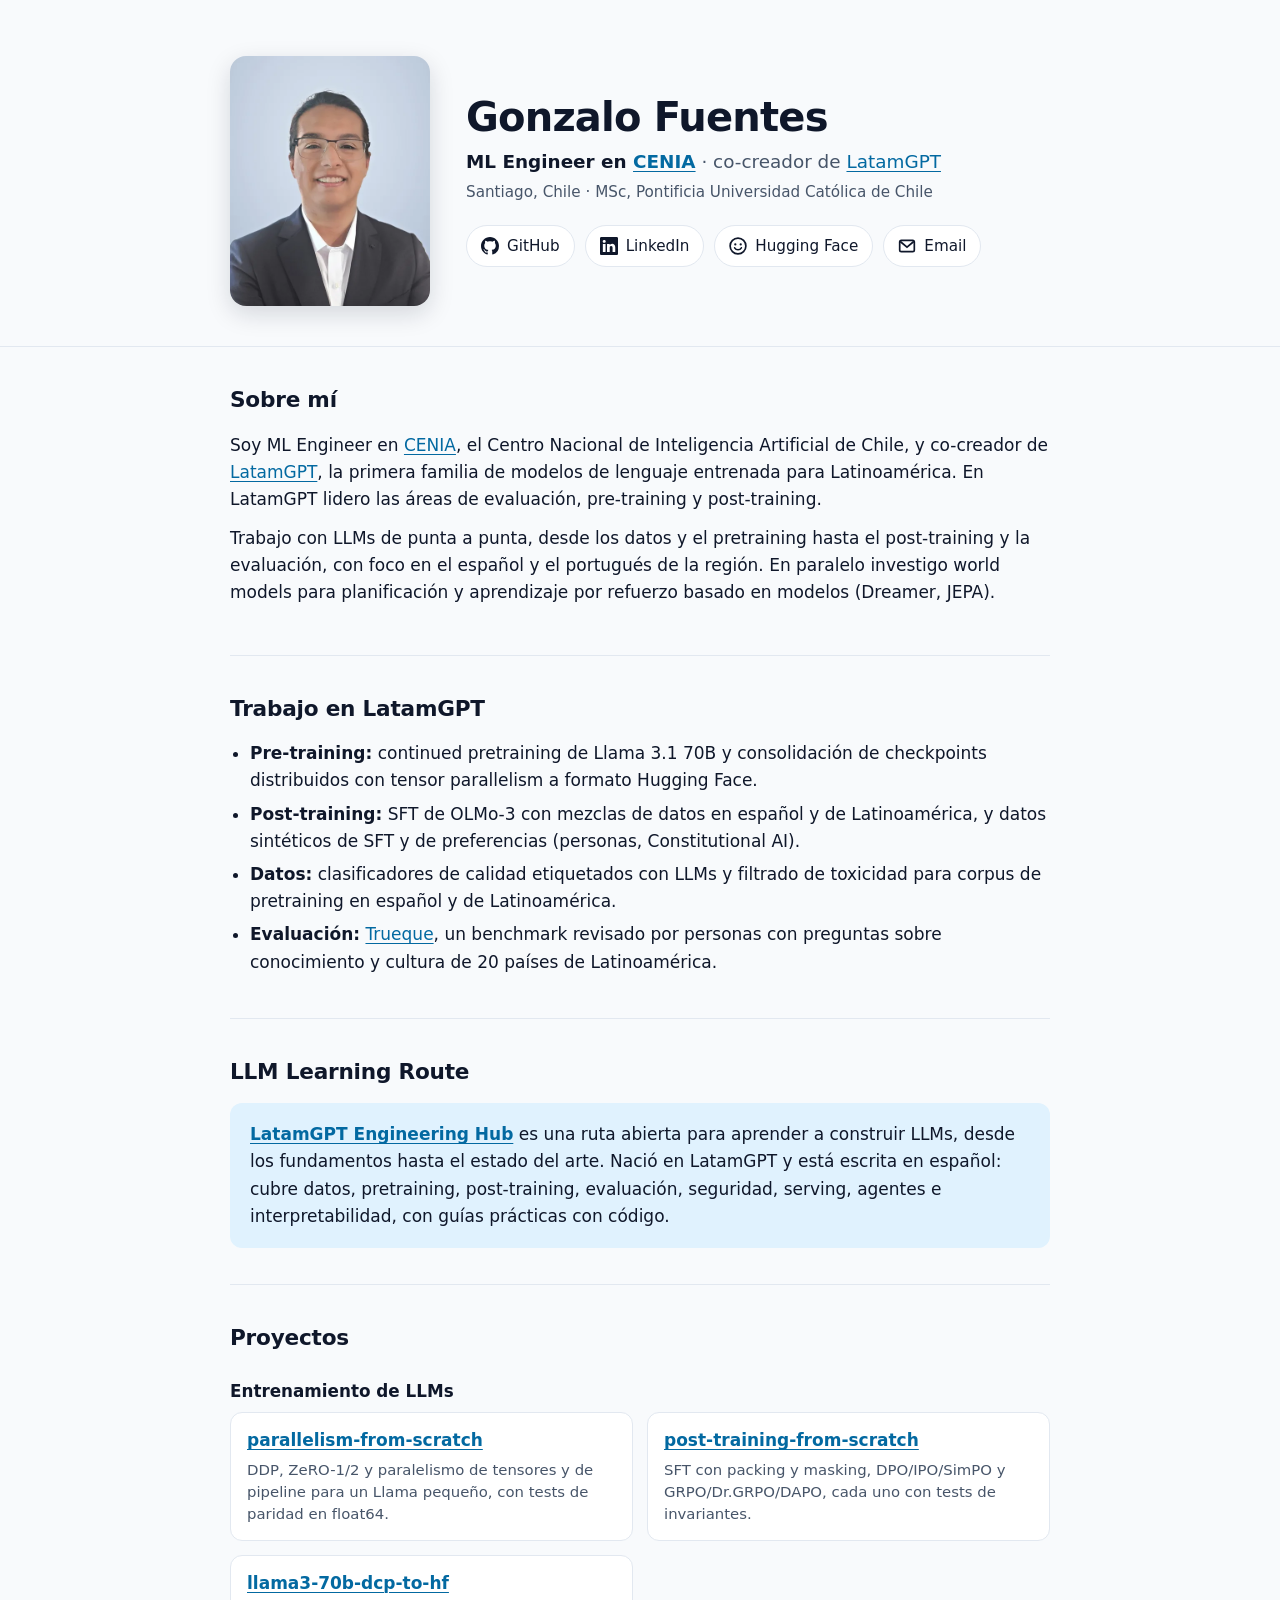
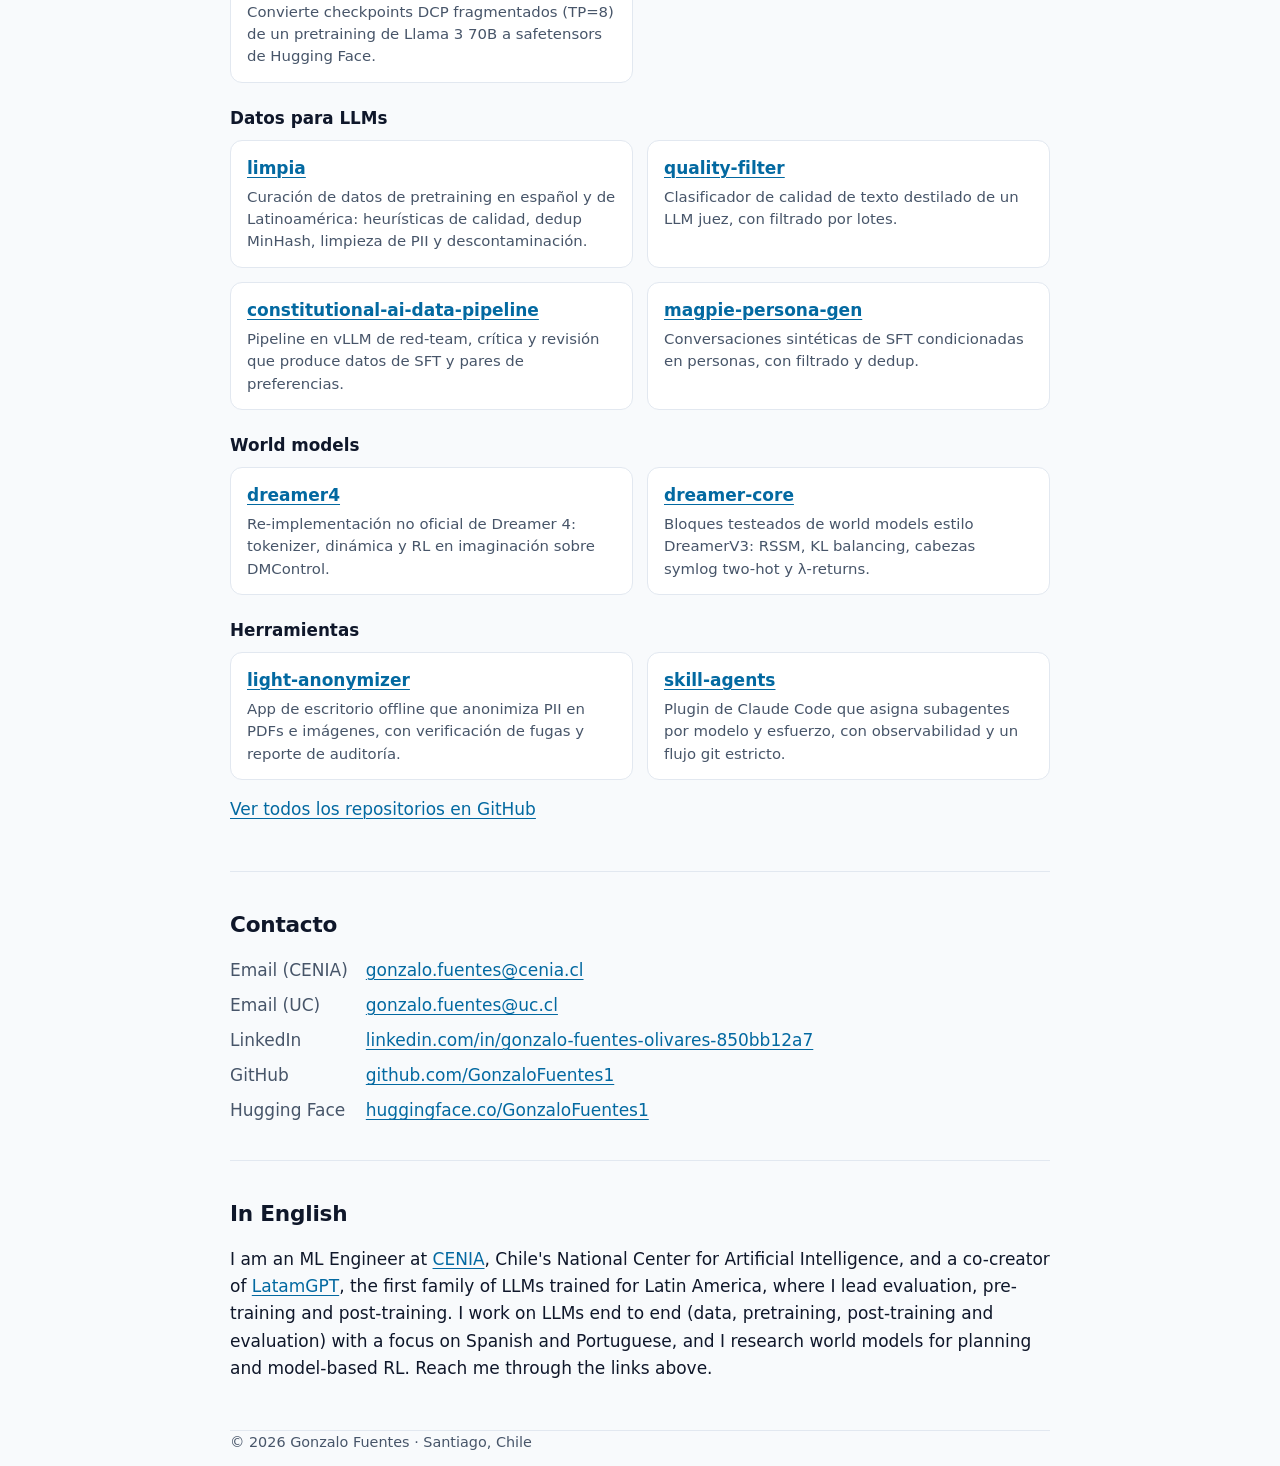
==== index.html @ 7a28c2bf "feat: agrega página personal con SEO, Open Graph y JSON-LD" ====
<!doctype html>
<html lang="es">
<head>
<meta charset="utf-8">
<meta name="viewport" content="width=device-width, initial-scale=1">
<title>Gonzalo Fuentes · ML Engineer en CENIA y co-creador de LatamGPT</title>
<meta name="description" content="Gonzalo Fuentes es ML Engineer en CENIA (Chile) y co-creador de LatamGPT, la primera familia de modelos de lenguaje entrenada para Latinoamérica. Lidera evaluación, pre-training y post-training.">
<meta name="author" content="Gonzalo Fuentes">
<link rel="canonical" href="https://gonzalofuentes1.github.io/">
<meta name="robots" content="index, follow">
<meta name="theme-color" content="#0f172a">

<meta property="og:type" content="profile">
<meta property="og:site_name" content="Gonzalo Fuentes">
<meta property="og:title" content="Gonzalo Fuentes · ML Engineer en CENIA y co-creador de LatamGPT">
<meta property="og:description" content="LLMs de punta a punta (pretraining, post-training, datos y evaluación) en LatamGPT, e investigación en world models.">
<meta property="og:url" content="https://gonzalofuentes1.github.io/">
<meta property="og:image" content="https://gonzalofuentes1.github.io/assets/og-image.jpg">
<meta property="og:image:width" content="1200">
<meta property="og:image:height" content="630">
<meta property="og:image:alt" content="Gonzalo Fuentes, ML Engineer en CENIA y co-creador de LatamGPT">
<meta property="og:locale" content="es_CL">
<meta property="og:locale:alternate" content="en_US">
<meta property="profile:first_name" content="Gonzalo">
<meta property="profile:last_name" content="Fuentes">
<meta name="twitter:card" content="summary_large_image">
<meta name="twitter:title" content="Gonzalo Fuentes · ML Engineer en CENIA y co-creador de LatamGPT">
<meta name="twitter:description" content="LLMs de punta a punta en LatamGPT e investigación en world models.">
<meta name="twitter:image" content="https://gonzalofuentes1.github.io/assets/og-image.jpg">

<link rel="icon" href="favicon.svg" type="image/svg+xml">
<link rel="apple-touch-icon" href="apple-touch-icon.png">

<script type="application/ld+json">
{
  "@context": "https://schema.org",
  "@type": "Person",
  "@id": "https://gonzalofuentes1.github.io/#person",
  "name": "Gonzalo Fuentes",
  "alternateName": "Gonzalo Fuentes Olivares",
  "givenName": "Gonzalo",
  "familyName": "Fuentes",
  "url": "https://gonzalofuentes1.github.io/",
  "image": "https://gonzalofuentes1.github.io/assets/gonzalo-fuentes-512.jpg",
  "jobTitle": "ML Engineer",
  "description": "ML Engineer en CENIA y co-creador de LatamGPT. Lidera evaluación, pre-training y post-training en LatamGPT e investiga world models.",
  "worksFor": {
    "@type": "Organization",
    "name": "CENIA, Centro Nacional de Inteligencia Artificial",
    "url": "https://cenia.cl"
  },
  "alumniOf": {
    "@type": "CollegeOrUniversity",
    "name": "Pontificia Universidad Católica de Chile",
    "url": "https://www.uc.cl"
  },
  "address": {
    "@type": "PostalAddress",
    "addressLocality": "Santiago",
    "addressCountry": "CL"
  },
  "knowsAbout": ["Large language models", "Pretraining", "Post-training", "LLM evaluation", "Data curation", "World models", "Reinforcement learning", "Machine learning"],
  "knowsLanguage": ["es", "en"],
  "sameAs": [
    "https://github.com/GonzaloFuentes1",
    "https://huggingface.co/GonzaloFuentes1",
    "https://www.linkedin.com/in/gonzalo-fuentes-olivares-850bb12a7/"
  ]
}
</script>

<style>
:root{
  --bg:#f8fafc;--surface:#ffffff;--text:#0f172a;--muted:#475569;--line:#e2e8f0;
  --accent:#0369a1;--accent-soft:#e0f2fe;--chip:#f1f5f9;
}
@media (prefers-color-scheme: dark){
  :root{--bg:#0b1220;--surface:#111a2e;--text:#e2e8f0;--muted:#94a3b8;--line:#1e293b;
        --accent:#38bdf8;--accent-soft:#0c2a40;--chip:#16213a;}
}
*{box-sizing:border-box}
html{-webkit-text-size-adjust:100%}
body{margin:0;background:var(--bg);color:var(--text);
  font:17px/1.6 system-ui,-apple-system,"Segoe UI",Roboto,"Helvetica Neue",Arial,sans-serif}
a{color:var(--accent);text-decoration-thickness:1px;text-underline-offset:3px}
a:hover{text-decoration-thickness:2px}
a:focus-visible,.btn:focus-visible{outline:3px solid var(--accent);outline-offset:2px;border-radius:6px}
.wrap{max-width:860px;margin:0 auto;padding:0 20px}
header.hero{padding:56px 0 40px;border-bottom:1px solid var(--line)}
.hero-grid{display:grid;grid-template-columns:200px 1fr;gap:36px;align-items:center}
.hero img{width:200px;height:250px;object-fit:cover;border-radius:16px;display:block;
  box-shadow:0 8px 24px rgba(15,23,42,.15)}
h1{font-size:2.5rem;line-height:1.1;margin:0 0 8px;letter-spacing:-.02em}
.role{font-size:1.15rem;color:var(--muted);margin:0 0 4px}
.role strong{color:var(--text);font-weight:600}
.place{color:var(--muted);margin:0 0 20px;font-size:.95rem}
.links{display:flex;flex-wrap:wrap;gap:10px;margin:0;padding:0;list-style:none}
.btn{display:inline-flex;align-items:center;gap:8px;padding:8px 14px;border:1px solid var(--line);
  border-radius:999px;background:var(--surface);color:var(--text);text-decoration:none;font-size:.95rem}
.btn:hover{border-color:var(--accent);color:var(--accent)}
.btn svg{width:18px;height:18px;flex:none}
main section{padding:36px 0;border-bottom:1px solid var(--line)}
h2{font-size:1.35rem;margin:0 0 14px;letter-spacing:-.01em}
h3{font-size:1.05rem;margin:22px 0 8px}
p{margin:0 0 12px}
ul.plain{margin:0;padding-left:20px}
ul.plain li{margin:6px 0}
.cards{display:grid;grid-template-columns:repeat(2,minmax(0,1fr));gap:14px;margin:0;padding:0;list-style:none}
.card{background:var(--surface);border:1px solid var(--line);border-radius:12px;padding:14px 16px}
.card a{font-weight:600}
.card p{margin:4px 0 0;color:var(--muted);font-size:.93rem;line-height:1.5}
.callout{background:var(--accent-soft);border-radius:12px;padding:18px 20px}
.callout p:last-child{margin:0}
.contact dl{display:grid;grid-template-columns:max-content 1fr;gap:8px 18px;margin:0}
.contact dt{color:var(--muted)}
.contact dd{margin:0;overflow-wrap:anywhere}
footer{padding:28px 0 48px;color:var(--muted);font-size:.9rem}
@media (max-width:640px){
  body{font-size:16px}
  header.hero{padding:36px 0 28px}
  .hero-grid{grid-template-columns:1fr;gap:20px}
  .hero img{width:144px;height:180px}
  h1{font-size:2rem}
  .cards{grid-template-columns:1fr}
  .contact dl{grid-template-columns:1fr;gap:2px}
  .contact dd{margin-bottom:10px}
}
</style>
</head>
<body>
<header class="hero">
  <div class="wrap hero-grid">
    <picture>
      <source srcset="assets/gonzalo-fuentes.webp" type="image/webp">
      <img src="assets/gonzalo-fuentes.jpg" width="480" height="600" alt="Retrato de Gonzalo Fuentes" fetchpriority="high">
    </picture>
    <div>
      <h1>Gonzalo Fuentes</h1>
      <p class="role"><strong>ML Engineer en <a href="https://cenia.cl">CENIA</a></strong> · co-creador de <a href="https://www.latamgpt.org/">LatamGPT</a></p>
      <p class="place">Santiago, Chile · MSc, Pontificia Universidad Católica de Chile</p>
      <ul class="links" aria-label="Perfiles y contacto">
        <li><a class="btn" href="https://github.com/GonzaloFuentes1" rel="me"><svg viewBox="0 0 16 16" aria-hidden="true" fill="currentColor"><path d="M8 0C3.58 0 0 3.58 0 8c0 3.54 2.29 6.53 5.47 7.59.4.07.55-.17.55-.38 0-.19-.01-.82-.01-1.49-2.01.37-2.53-.49-2.69-.94-.09-.23-.48-.94-.82-1.13-.28-.15-.68-.52-.01-.53.63-.01 1.08.58 1.23.82.72 1.21 1.87.87 2.33.66.07-.52.28-.87.51-1.07-1.78-.2-3.64-.89-3.64-3.95 0-.87.31-1.59.82-2.15-.08-.2-.36-1.02.08-2.12 0 0 .67-.21 2.2.82.64-.18 1.32-.27 2-.27.68 0 1.36.09 2 .27 1.53-1.04 2.2-.82 2.2-.82.44 1.1.16 1.92.08 2.12.51.56.82 1.27.82 2.15 0 3.07-1.87 3.75-3.65 3.95.29.25.54.73.54 1.48 0 1.07-.01 1.93-.01 2.2 0 .21.15.46.55.38A8.01 8.01 0 0 0 16 8c0-4.42-3.58-8-8-8Z"/></svg>GitHub</a></li>
        <li><a class="btn" href="https://www.linkedin.com/in/gonzalo-fuentes-olivares-850bb12a7/" rel="me"><svg viewBox="0 0 16 16" aria-hidden="true" fill="currentColor"><path d="M0 1.15C0 .52.52 0 1.18 0h13.64C15.48 0 16 .52 16 1.15v13.7c0 .63-.52 1.15-1.18 1.15H1.18C.52 16 0 15.48 0 14.85V1.15Zm4.94 12.24V6.17H2.54v7.22h2.4ZM3.74 5.18c.84 0 1.36-.55 1.36-1.25-.02-.71-.52-1.25-1.34-1.25-.82 0-1.36.54-1.36 1.25 0 .7.52 1.25 1.33 1.25h.01Zm4.91 8.21V9.36c0-.22.02-.43.08-.59.17-.43.57-.88 1.23-.88.87 0 1.21.66 1.21 1.63v3.87h2.4V9.25c0-2.22-1.18-3.25-2.76-3.25-1.27 0-1.84.7-2.16 1.19v.03h-.02l.02-.03V6.17h-2.4c.03.68 0 7.22 0 7.22h2.4Z"/></svg>LinkedIn</a></li>
        <li><a class="btn" href="https://huggingface.co/GonzaloFuentes1" rel="me"><svg viewBox="0 0 16 16" aria-hidden="true" fill="currentColor"><circle cx="8" cy="8" r="7" fill="none" stroke="currentColor" stroke-width="1.5"/><circle cx="5.6" cy="6.6" r="1"/><circle cx="10.4" cy="6.6" r="1"/><path d="M5 9.6c.7 1.2 1.7 1.8 3 1.8s2.3-.6 3-1.8" fill="none" stroke="currentColor" stroke-width="1.4" stroke-linecap="round"/></svg>Hugging Face</a></li>
        <li><a class="btn js-mail" href="#contacto" data-u="setneuf.olaznog" data-d="lc.ainec"><svg viewBox="0 0 16 16" aria-hidden="true" fill="none" stroke="currentColor" stroke-width="1.5"><rect x="1.5" y="3" width="13" height="10" rx="1.5"/><path d="m2 4 6 5 6-5"/></svg>Email</a></li>
      </ul>
    </div>
  </div>
</header>

<main class="wrap">
  <section aria-labelledby="sobre">
    <h2 id="sobre">Sobre mí</h2>
    <p>Soy ML Engineer en <a href="https://cenia.cl">CENIA</a>, el Centro Nacional de Inteligencia Artificial de Chile, y co-creador de <a href="https://www.latamgpt.org/">LatamGPT</a>, la primera familia de modelos de lenguaje entrenada para Latinoamérica. En LatamGPT lidero las áreas de evaluación, pre-training y post-training.</p>
    <p>Trabajo con LLMs de punta a punta, desde los datos y el pretraining hasta el post-training y la evaluación, con foco en el español y el portugués de la región. En paralelo investigo world models para planificación y aprendizaje por refuerzo basado en modelos (Dreamer, JEPA).</p>
  </section>

  <section aria-labelledby="latamgpt">
    <h2 id="latamgpt">Trabajo en LatamGPT</h2>
    <ul class="plain">
      <li><strong>Pre-training:</strong> continued pretraining de Llama 3.1 70B y consolidación de checkpoints distribuidos con tensor parallelism a formato Hugging Face.</li>
      <li><strong>Post-training:</strong> SFT de OLMo-3 con mezclas de datos en español y de Latinoamérica, y datos sintéticos de SFT y de preferencias (personas, Constitutional AI).</li>
      <li><strong>Datos:</strong> clasificadores de calidad etiquetados con LLMs y filtrado de toxicidad para corpus de pretraining en español y de Latinoamérica.</li>
      <li><strong>Evaluación:</strong> <a href="https://huggingface.co/datasets/latam-gpt/Trueque-Benchmark-beta-0.1">Trueque</a>, un benchmark revisado por personas con preguntas sobre conocimiento y cultura de 20 países de Latinoamérica.</li>
    </ul>
  </section>

  <section aria-labelledby="ruta">
    <h2 id="ruta">LLM Learning Route</h2>
    <div class="callout">
      <p><a href="https://gonzalofuentes1.github.io/llm-learning-route/"><strong>LatamGPT Engineering Hub</strong></a> es una ruta abierta para aprender a construir LLMs, desde los fundamentos hasta el estado del arte. Nació en LatamGPT y está escrita en español: cubre datos, pretraining, post-training, evaluación, seguridad, serving, agentes e interpretabilidad, con guías prácticas con código.</p>
    </div>
  </section>

  <section aria-labelledby="proyectos">
    <h2 id="proyectos">Proyectos</h2>
    <h3>Entrenamiento de LLMs</h3>
    <ul class="cards">
      <li class="card"><a href="https://github.com/GonzaloFuentes1/parallelism-from-scratch">parallelism-from-scratch</a><p>DDP, ZeRO-1/2 y paralelismo de tensores y de pipeline para un Llama pequeño, con tests de paridad en float64.</p></li>
      <li class="card"><a href="https://github.com/GonzaloFuentes1/post-training-from-scratch">post-training-from-scratch</a><p>SFT con packing y masking, DPO/IPO/SimPO y GRPO/Dr.GRPO/DAPO, cada uno con tests de invariantes.</p></li>
      <li class="card"><a href="https://github.com/GonzaloFuentes1/llama3-70b-dcp-to-hf">llama3-70b-dcp-to-hf</a><p>Convierte checkpoints DCP fragmentados (TP=8) de un pretraining de Llama 3 70B a safetensors de Hugging Face.</p></li>
    </ul>
    <h3>Datos para LLMs</h3>
    <ul class="cards">
      <li class="card"><a href="https://github.com/GonzaloFuentes1/limpia">limpia</a><p>Curación de datos de pretraining en español y de Latinoamérica: heurísticas de calidad, dedup MinHash, limpieza de PII y descontaminación.</p></li>
      <li class="card"><a href="https://github.com/GonzaloFuentes1/quality-filter">quality-filter</a><p>Clasificador de calidad de texto destilado de un LLM juez, con filtrado por lotes.</p></li>
      <li class="card"><a href="https://github.com/GonzaloFuentes1/constitutional-ai-data-pipeline">constitutional-ai-data-pipeline</a><p>Pipeline en vLLM de red-team, crítica y revisión que produce datos de SFT y pares de preferencias.</p></li>
      <li class="card"><a href="https://github.com/GonzaloFuentes1/magpie-persona-gen">magpie-persona-gen</a><p>Conversaciones sintéticas de SFT condicionadas en personas, con filtrado y dedup.</p></li>
    </ul>
    <h3>World models</h3>
    <ul class="cards">
      <li class="card"><a href="https://github.com/GonzaloFuentes1/dreamer4">dreamer4</a><p>Re-implementación no oficial de Dreamer 4: tokenizer, dinámica y RL en imaginación sobre DMControl.</p></li>
      <li class="card"><a href="https://github.com/GonzaloFuentes1/dreamer-core">dreamer-core</a><p>Bloques testeados de world models estilo DreamerV3: RSSM, KL balancing, cabezas symlog two-hot y λ-returns.</p></li>
    </ul>
    <h3>Herramientas</h3>
    <ul class="cards">
      <li class="card"><a href="https://github.com/GonzaloFuentes1/light-anonymizer">light-anonymizer</a><p>App de escritorio offline que anonimiza PII en PDFs e imágenes, con verificación de fugas y reporte de auditoría.</p></li>
      <li class="card"><a href="https://github.com/GonzaloFuentes1/skill-agents">skill-agents</a><p>Plugin de Claude Code que asigna subagentes por modelo y esfuerzo, con observabilidad y un flujo git estricto.</p></li>
    </ul>
    <p style="margin-top:16px"><a href="https://github.com/GonzaloFuentes1?tab=repositories">Ver todos los repositorios en GitHub</a></p>
  </section>

  <section aria-labelledby="contacto" class="contact">
    <h2 id="contacto">Contacto</h2>
    <dl>
      <dt>Email (CENIA)</dt>
      <dd><a class="js-mail" href="#contacto" data-u="setneuf.olaznog" data-d="lc.ainec">gonzalo.fuentes [arroba] cenia.cl</a></dd>
      <dt>Email (UC)</dt>
      <dd><a class="js-mail" href="#contacto" data-u="setneuf.olaznog" data-d="lc.cu">gonzalo.fuentes [arroba] uc.cl</a></dd>
      <dt>LinkedIn</dt>
      <dd><a href="https://www.linkedin.com/in/gonzalo-fuentes-olivares-850bb12a7/" rel="me">linkedin.com/in/gonzalo-fuentes-olivares-850bb12a7</a></dd>
      <dt>GitHub</dt>
      <dd><a href="https://github.com/GonzaloFuentes1" rel="me">github.com/GonzaloFuentes1</a></dd>
      <dt>Hugging Face</dt>
      <dd><a href="https://huggingface.co/GonzaloFuentes1" rel="me">huggingface.co/GonzaloFuentes1</a></dd>
    </dl>
  </section>

  <section aria-labelledby="english" lang="en">
    <h2 id="english">In English</h2>
    <p>I am an ML Engineer at <a href="https://cenia.cl">CENIA</a>, Chile's National Center for Artificial Intelligence, and a co-creator of <a href="https://www.latamgpt.org/en">LatamGPT</a>, the first family of LLMs trained for Latin America, where I lead evaluation, pre-training and post-training. I work on LLMs end to end (data, pretraining, post-training and evaluation) with a focus on Spanish and Portuguese, and I research world models for planning and model-based RL. Reach me through the links above.</p>
  </section>
</main>

<footer class="wrap">
  <p>© 2026 Gonzalo Fuentes · Santiago, Chile</p>
</footer>

<script>
document.querySelectorAll('.js-mail').forEach(function (a) {
  var r = function (s) { return s.split('').reverse().join(''); };
  var addr = r(a.dataset.u) + '@' + r(a.dataset.d);
  a.href = 'mailto:' + addr;
  if (a.textContent.indexOf('[arroba]') !== -1) a.textContent = addr;
});
</script>
</body>
</html>
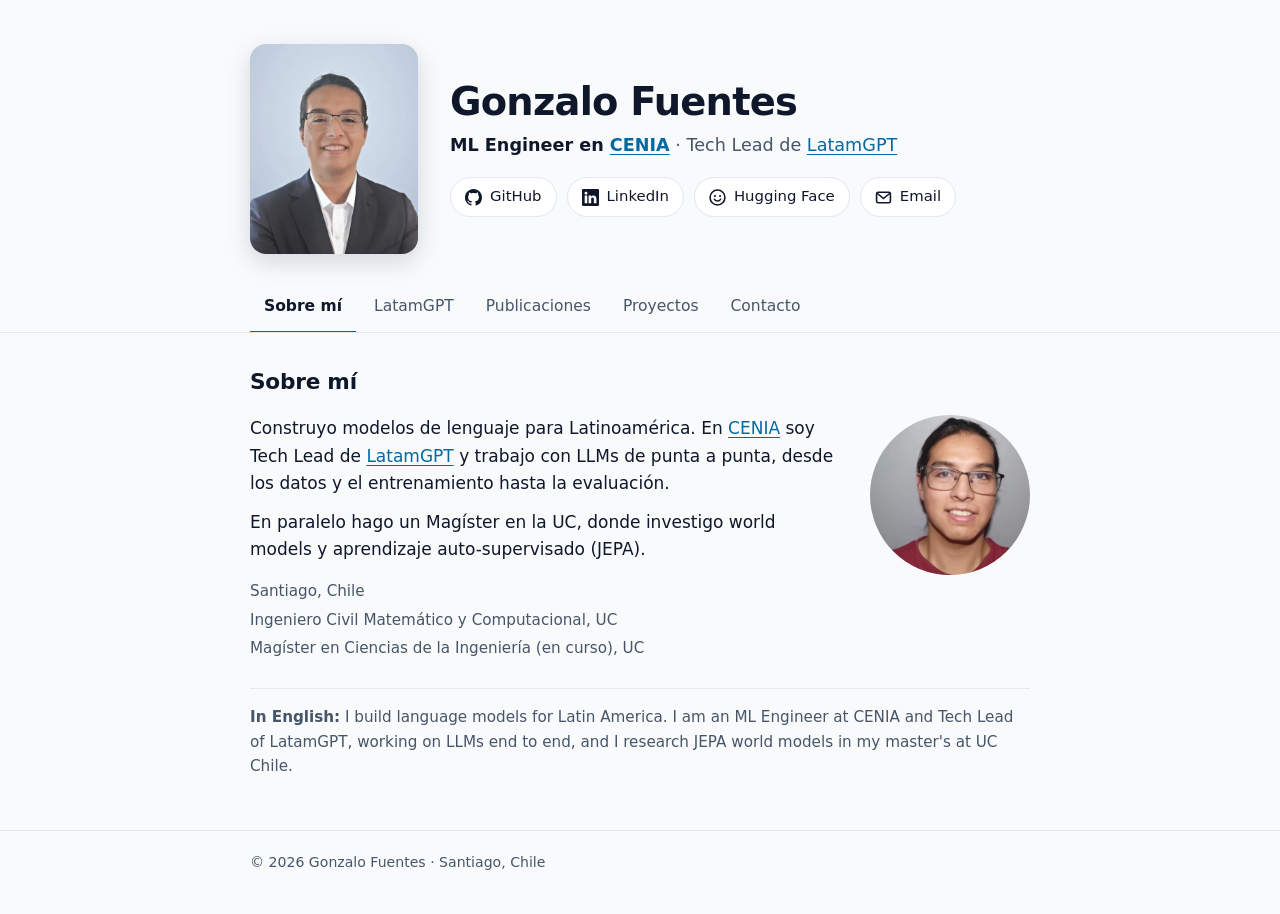
==== commit 70defff0: "feat: reorganiza la página en pestañas y agrega publicaciones" ====
--- a/index.html
+++ b/index.html
@@ -3,8 +3,8 @@
 <head>
 <meta charset="utf-8">
 <meta name="viewport" content="width=device-width, initial-scale=1">
-<title>Gonzalo Fuentes · ML Engineer en CENIA y co-creador de LatamGPT</title>
-<meta name="description" content="Gonzalo Fuentes es ML Engineer en CENIA (Chile) y co-creador de LatamGPT, la primera familia de modelos de lenguaje entrenada para Latinoamérica. Lidera evaluación, pre-training y post-training.">
+<title>Gonzalo Fuentes · ML Engineer en CENIA y Tech Lead de LatamGPT</title>
+<meta name="description" content="Gonzalo Fuentes es ML Engineer en CENIA (Chile) y Tech Lead de LatamGPT. Trabaja con LLMs de punta a punta, lidera el benchmark Trueque e investiga world models.">
 <meta name="author" content="Gonzalo Fuentes">
 <link rel="canonical" href="https://gonzalofuentes1.github.io/">
 <meta name="robots" content="index, follow">
@@ -12,20 +12,20 @@
 
 <meta property="og:type" content="profile">
 <meta property="og:site_name" content="Gonzalo Fuentes">
-<meta property="og:title" content="Gonzalo Fuentes · ML Engineer en CENIA y co-creador de LatamGPT">
-<meta property="og:description" content="LLMs de punta a punta (pretraining, post-training, datos y evaluación) en LatamGPT, e investigación en world models.">
+<meta property="og:title" content="Gonzalo Fuentes · ML Engineer en CENIA y Tech Lead de LatamGPT">
+<meta property="og:description" content="LLMs para Latinoamérica en CENIA: datos, entrenamiento y evaluación. Investigación en world models.">
 <meta property="og:url" content="https://gonzalofuentes1.github.io/">
 <meta property="og:image" content="https://gonzalofuentes1.github.io/assets/og-image.jpg">
 <meta property="og:image:width" content="1200">
 <meta property="og:image:height" content="630">
-<meta property="og:image:alt" content="Gonzalo Fuentes, ML Engineer en CENIA y co-creador de LatamGPT">
+<meta property="og:image:alt" content="Gonzalo Fuentes, ML Engineer en CENIA y Tech Lead de LatamGPT">
 <meta property="og:locale" content="es_CL">
 <meta property="og:locale:alternate" content="en_US">
 <meta property="profile:first_name" content="Gonzalo">
 <meta property="profile:last_name" content="Fuentes">
 <meta name="twitter:card" content="summary_large_image">
-<meta name="twitter:title" content="Gonzalo Fuentes · ML Engineer en CENIA y co-creador de LatamGPT">
-<meta name="twitter:description" content="LLMs de punta a punta en LatamGPT e investigación en world models.">
+<meta name="twitter:title" content="Gonzalo Fuentes · ML Engineer en CENIA y Tech Lead de LatamGPT">
+<meta name="twitter:description" content="LLMs para Latinoamérica en CENIA e investigación en world models.">
 <meta name="twitter:image" content="https://gonzalofuentes1.github.io/assets/og-image.jpg">
 
 <link rel="icon" href="favicon.svg" type="image/svg+xml">
@@ -42,8 +42,8 @@
   "familyName": "Fuentes",
   "url": "https://gonzalofuentes1.github.io/",
   "image": "https://gonzalofuentes1.github.io/assets/gonzalo-fuentes-512.jpg",
-  "jobTitle": "ML Engineer",
-  "description": "ML Engineer en CENIA y co-creador de LatamGPT. Lidera evaluación, pre-training y post-training en LatamGPT e investiga world models.",
+  "jobTitle": "Machine Learning Engineer, Tech Lead de LatamGPT",
+  "description": "ML Engineer en CENIA y Tech Lead de LatamGPT. Trabaja con LLMs de punta a punta e investiga world models.",
   "worksFor": {
     "@type": "Organization",
     "name": "CENIA, Centro Nacional de Inteligencia Artificial",
@@ -54,12 +54,18 @@
     "name": "Pontificia Universidad Católica de Chile",
     "url": "https://www.uc.cl"
   },
+  "hasCredential": {
+    "@type": "EducationalOccupationalCredential",
+    "credentialCategory": "degree",
+    "name": "Ingeniero Civil Matemático y Computacional",
+    "recognizedBy": {"@type": "CollegeOrUniversity", "name": "Pontificia Universidad Católica de Chile"}
+  },
   "address": {
     "@type": "PostalAddress",
     "addressLocality": "Santiago",
     "addressCountry": "CL"
   },
-  "knowsAbout": ["Large language models", "Pretraining", "Post-training", "LLM evaluation", "Data curation", "World models", "Reinforcement learning", "Machine learning"],
+  "knowsAbout": ["Large language models", "LLM evaluation", "Pretraining data curation", "Post-training", "World models", "JEPA", "Self-supervised learning", "Machine learning"],
   "knowsLanguage": ["es", "en"],
   "sameAs": [
     "https://github.com/GonzaloFuentes1",
@@ -72,11 +78,11 @@
 <style>
 :root{
   --bg:#f8fafc;--surface:#ffffff;--text:#0f172a;--muted:#475569;--line:#e2e8f0;
-  --accent:#0369a1;--accent-soft:#e0f2fe;--chip:#f1f5f9;
+  --accent:#0369a1;--accent-soft:#e0f2fe;
 }
 @media (prefers-color-scheme: dark){
   :root{--bg:#0b1220;--surface:#111a2e;--text:#e2e8f0;--muted:#94a3b8;--line:#1e293b;
-        --accent:#38bdf8;--accent-soft:#0c2a40;--chip:#16213a;}
+        --accent:#38bdf8;--accent-soft:#0c2a40;}
 }
 *{box-sizing:border-box}
 html{-webkit-text-size-adjust:100%}
@@ -84,50 +90,85 @@
   font:17px/1.6 system-ui,-apple-system,"Segoe UI",Roboto,"Helvetica Neue",Arial,sans-serif}
 a{color:var(--accent);text-decoration-thickness:1px;text-underline-offset:3px}
 a:hover{text-decoration-thickness:2px}
-a:focus-visible,.btn:focus-visible{outline:3px solid var(--accent);outline-offset:2px;border-radius:6px}
-.wrap{max-width:860px;margin:0 auto;padding:0 20px}
-header.hero{padding:56px 0 40px;border-bottom:1px solid var(--line)}
-.hero-grid{display:grid;grid-template-columns:200px 1fr;gap:36px;align-items:center}
-.hero img{width:200px;height:250px;object-fit:cover;border-radius:16px;display:block;
+a:focus-visible,.btn:focus-visible,.tabs a:focus-visible{outline:3px solid var(--accent);outline-offset:2px;border-radius:6px}
+.wrap{max-width:820px;margin:0 auto;padding:0 20px}
+
+header.hero{padding:44px 0 28px}
+.hero-grid{display:grid;grid-template-columns:168px 1fr;grid-template-rows:auto auto;column-gap:32px;row-gap:0}
+.hero-grid>picture{grid-row:1 / 3}
+.hero-grid>div{align-self:end}
+.hero-grid>.links{grid-column:2;align-self:start}
+.hero img{width:168px;height:210px;object-fit:cover;border-radius:16px;display:block;
   box-shadow:0 8px 24px rgba(15,23,42,.15)}
-h1{font-size:2.5rem;line-height:1.1;margin:0 0 8px;letter-spacing:-.02em}
-.role{font-size:1.15rem;color:var(--muted);margin:0 0 4px}
+h1{font-size:2.4rem;line-height:1.1;margin:0 0 8px;letter-spacing:-.02em}
+.role{font-size:1.1rem;color:var(--muted);margin:0 0 18px}
 .role strong{color:var(--text);font-weight:600}
-.place{color:var(--muted);margin:0 0 20px;font-size:.95rem}
 .links{display:flex;flex-wrap:wrap;gap:10px;margin:0;padding:0;list-style:none}
-.btn{display:inline-flex;align-items:center;gap:8px;padding:8px 14px;border:1px solid var(--line);
-  border-radius:999px;background:var(--surface);color:var(--text);text-decoration:none;font-size:.95rem}
+.btn{display:inline-flex;align-items:center;gap:8px;padding:7px 14px;border:1px solid var(--line);
+  border-radius:999px;background:var(--surface);color:var(--text);text-decoration:none;font-size:.93rem}
 .btn:hover{border-color:var(--accent);color:var(--accent)}
-.btn svg{width:18px;height:18px;flex:none}
-main section{padding:36px 0;border-bottom:1px solid var(--line)}
-h2{font-size:1.35rem;margin:0 0 14px;letter-spacing:-.01em}
-h3{font-size:1.05rem;margin:22px 0 8px}
+.btn svg{width:17px;height:17px;flex:none}
+
+nav.tabs{position:sticky;top:0;z-index:2;background:var(--bg);border-bottom:1px solid var(--line)}
+.tabs ul{display:flex;gap:4px;margin:0 auto;padding:0 20px;max-width:820px;list-style:none;
+  overflow-x:auto;scrollbar-width:none}
+.tabs ul::-webkit-scrollbar{display:none}
+.tabs a{display:block;padding:12px 14px;color:var(--muted);text-decoration:none;white-space:nowrap;
+  border-bottom:2px solid transparent;margin-bottom:-1px;font-size:.97rem}
+.tabs a:hover{color:var(--text)}
+.tabs a[aria-current="page"]{color:var(--text);border-bottom-color:var(--accent);font-weight:600}
+
+main section{padding:32px 0 40px}
+.js main section{min-height:50vh}
+h2{font-size:1.35rem;margin:0 0 16px;letter-spacing:-.01em}
 p{margin:0 0 12px}
-ul.plain{margin:0;padding-left:20px}
-ul.plain li{margin:6px 0}
-.cards{display:grid;grid-template-columns:repeat(2,minmax(0,1fr));gap:14px;margin:0;padding:0;list-style:none}
-.card{background:var(--surface);border:1px solid var(--line);border-radius:12px;padding:14px 16px}
-.card a{font-weight:600}
-.card p{margin:4px 0 0;color:var(--muted);font-size:.93rem;line-height:1.5}
-.callout{background:var(--accent-soft);border-radius:12px;padding:18px 20px}
-.callout p:last-child{margin:0}
-.contact dl{display:grid;grid-template-columns:max-content 1fr;gap:8px 18px;margin:0}
+.about{display:grid;grid-template-columns:1fr 160px;gap:28px;align-items:start}
+.about img{width:160px;height:160px;border-radius:50%;object-fit:cover;display:block}
+.facts{list-style:none;margin:16px 0 0;padding:0;color:var(--muted);font-size:.95rem}
+.facts li{margin:4px 0}
+.en{margin-top:24px;padding-top:16px;border-top:1px solid var(--line);color:var(--muted);font-size:.95rem}
+
+.cards{display:grid;gap:14px;margin:0;padding:0;list-style:none}
+.cards.two{grid-template-columns:repeat(2,minmax(0,1fr))}
+.card{background:var(--surface);border:1px solid var(--line);border-radius:12px;padding:16px 18px}
+.card h3{font-size:1.02rem;margin:0 0 6px;line-height:1.35}
+.card p{margin:0;color:var(--muted);font-size:.94rem;line-height:1.5}
+.card .meta{margin-top:8px;font-size:.88rem}
+.tag{display:inline-block;font-size:.78rem;font-weight:600;padding:2px 8px;border-radius:999px;
+  background:var(--accent-soft);color:var(--accent);margin-bottom:8px}
+.timeline{list-style:none;margin:24px 0 0;padding:0;border-left:2px solid var(--line)}
+.timeline li{padding:0 0 12px 16px;position:relative}
+.timeline li::before{content:"";position:absolute;left:-6px;top:9px;width:10px;height:10px;border-radius:50%;background:var(--accent)}
+.timeline span{display:block;color:var(--muted);font-size:.88rem}
+
+.contact dl{display:grid;grid-template-columns:max-content 1fr;gap:10px 20px;margin:0}
 .contact dt{color:var(--muted)}
 .contact dd{margin:0;overflow-wrap:anywhere}
-footer{padding:28px 0 48px;color:var(--muted);font-size:.9rem}
+footer{padding:20px 0 40px;color:var(--muted);font-size:.88rem;border-top:1px solid var(--line)}
+
 @media (max-width:640px){
   body{font-size:16px}
-  header.hero{padding:36px 0 28px}
-  .hero-grid{grid-template-columns:1fr;gap:20px}
-  .hero img{width:144px;height:180px}
-  h1{font-size:2rem}
-  .cards{grid-template-columns:1fr}
+  header.hero{padding:28px 0 20px}
+  .hero-grid{grid-template-columns:96px 1fr;column-gap:18px;row-gap:16px}
+  .hero-grid>picture{grid-row:auto}
+  .hero-grid>div{align-self:center}
+  .hero-grid>.links{grid-column:1 / -1}
+  .tabs ul{-webkit-mask-image:linear-gradient(90deg,#000 82%,transparent);mask-image:linear-gradient(90deg,#000 82%,transparent);padding-right:48px}
+  .hero img{width:96px;height:120px;border-radius:12px}
+  h1{font-size:1.7rem}
+  .role{font-size:1rem;margin-bottom:14px}
+  .links{grid-column:1 / -1}
+  .about{grid-template-columns:1fr}
+  .about picture{order:-1}
+  .about img{width:120px;height:120px}
+  .cards.two{grid-template-columns:1fr}
   .contact dl{grid-template-columns:1fr;gap:2px}
-  .contact dd{margin-bottom:10px}
+  .contact dd{margin-bottom:12px}
 }
 </style>
 </head>
 <body>
+<script>document.body.classList.add('js')</script>
 <header class="hero">
   <div class="wrap hero-grid">
     <picture>
@@ -136,103 +177,166 @@
     </picture>
     <div>
       <h1>Gonzalo Fuentes</h1>
-      <p class="role"><strong>ML Engineer en <a href="https://cenia.cl">CENIA</a></strong> · co-creador de <a href="https://www.latamgpt.org/">LatamGPT</a></p>
-      <p class="place">Santiago, Chile · MSc, Pontificia Universidad Católica de Chile</p>
-      <ul class="links" aria-label="Perfiles y contacto">
-        <li><a class="btn" href="https://github.com/GonzaloFuentes1" rel="me"><svg viewBox="0 0 16 16" aria-hidden="true" fill="currentColor"><path d="M8 0C3.58 0 0 3.58 0 8c0 3.54 2.29 6.53 5.47 7.59.4.07.55-.17.55-.38 0-.19-.01-.82-.01-1.49-2.01.37-2.53-.49-2.69-.94-.09-.23-.48-.94-.82-1.13-.28-.15-.68-.52-.01-.53.63-.01 1.08.58 1.23.82.72 1.21 1.87.87 2.33.66.07-.52.28-.87.51-1.07-1.78-.2-3.64-.89-3.64-3.95 0-.87.31-1.59.82-2.15-.08-.2-.36-1.02.08-2.12 0 0 .67-.21 2.2.82.64-.18 1.32-.27 2-.27.68 0 1.36.09 2 .27 1.53-1.04 2.2-.82 2.2-.82.44 1.1.16 1.92.08 2.12.51.56.82 1.27.82 2.15 0 3.07-1.87 3.75-3.65 3.95.29.25.54.73.54 1.48 0 1.07-.01 1.93-.01 2.2 0 .21.15.46.55.38A8.01 8.01 0 0 0 16 8c0-4.42-3.58-8-8-8Z"/></svg>GitHub</a></li>
-        <li><a class="btn" href="https://www.linkedin.com/in/gonzalo-fuentes-olivares-850bb12a7/" rel="me"><svg viewBox="0 0 16 16" aria-hidden="true" fill="currentColor"><path d="M0 1.15C0 .52.52 0 1.18 0h13.64C15.48 0 16 .52 16 1.15v13.7c0 .63-.52 1.15-1.18 1.15H1.18C.52 16 0 15.48 0 14.85V1.15Zm4.94 12.24V6.17H2.54v7.22h2.4ZM3.74 5.18c.84 0 1.36-.55 1.36-1.25-.02-.71-.52-1.25-1.34-1.25-.82 0-1.36.54-1.36 1.25 0 .7.52 1.25 1.33 1.25h.01Zm4.91 8.21V9.36c0-.22.02-.43.08-.59.17-.43.57-.88 1.23-.88.87 0 1.21.66 1.21 1.63v3.87h2.4V9.25c0-2.22-1.18-3.25-2.76-3.25-1.27 0-1.84.7-2.16 1.19v.03h-.02l.02-.03V6.17h-2.4c.03.68 0 7.22 0 7.22h2.4Z"/></svg>LinkedIn</a></li>
-        <li><a class="btn" href="https://huggingface.co/GonzaloFuentes1" rel="me"><svg viewBox="0 0 16 16" aria-hidden="true" fill="currentColor"><circle cx="8" cy="8" r="7" fill="none" stroke="currentColor" stroke-width="1.5"/><circle cx="5.6" cy="6.6" r="1"/><circle cx="10.4" cy="6.6" r="1"/><path d="M5 9.6c.7 1.2 1.7 1.8 3 1.8s2.3-.6 3-1.8" fill="none" stroke="currentColor" stroke-width="1.4" stroke-linecap="round"/></svg>Hugging Face</a></li>
-        <li><a class="btn js-mail" href="#contacto" data-u="setneuf.olaznog" data-d="lc.ainec"><svg viewBox="0 0 16 16" aria-hidden="true" fill="none" stroke="currentColor" stroke-width="1.5"><rect x="1.5" y="3" width="13" height="10" rx="1.5"/><path d="m2 4 6 5 6-5"/></svg>Email</a></li>
-      </ul>
+      <p class="role"><strong>ML Engineer en <a href="https://cenia.cl">CENIA</a></strong> · Tech Lead de <a href="https://www.latamgpt.org/">LatamGPT</a></p>
     </div>
+    <ul class="links" aria-label="Perfiles">
+      <li><a class="btn" href="https://github.com/GonzaloFuentes1" rel="me"><svg viewBox="0 0 16 16" aria-hidden="true" fill="currentColor"><path d="M8 0C3.58 0 0 3.58 0 8c0 3.54 2.29 6.53 5.47 7.59.4.07.55-.17.55-.38 0-.19-.01-.82-.01-1.49-2.01.37-2.53-.49-2.69-.94-.09-.23-.48-.94-.82-1.13-.28-.15-.68-.52-.01-.53.63-.01 1.08.58 1.23.82.72 1.21 1.87.87 2.33.66.07-.52.28-.87.51-1.07-1.78-.2-3.64-.89-3.64-3.95 0-.87.31-1.59.82-2.15-.08-.2-.36-1.02.08-2.12 0 0 .67-.21 2.2.82.64-.18 1.32-.27 2-.27.68 0 1.36.09 2 .27 1.53-1.04 2.2-.82 2.2-.82.44 1.1.16 1.92.08 2.12.51.56.82 1.27.82 2.15 0 3.07-1.87 3.75-3.65 3.95.29.25.54.73.54 1.48 0 1.07-.01 1.93-.01 2.2 0 .21.15.46.55.38A8.01 8.01 0 0 0 16 8c0-4.42-3.58-8-8-8Z"/></svg>GitHub</a></li>
+      <li><a class="btn" href="https://www.linkedin.com/in/gonzalo-fuentes-olivares-850bb12a7/" rel="me"><svg viewBox="0 0 16 16" aria-hidden="true" fill="currentColor"><path d="M0 1.15C0 .52.52 0 1.18 0h13.64C15.48 0 16 .52 16 1.15v13.7c0 .63-.52 1.15-1.18 1.15H1.18C.52 16 0 15.48 0 14.85V1.15Zm4.94 12.24V6.17H2.54v7.22h2.4ZM3.74 5.18c.84 0 1.36-.55 1.36-1.25-.02-.71-.52-1.25-1.34-1.25-.82 0-1.36.54-1.36 1.25 0 .7.52 1.25 1.33 1.25h.01Zm4.91 8.21V9.36c0-.22.02-.43.08-.59.17-.43.57-.88 1.23-.88.87 0 1.21.66 1.21 1.63v3.87h2.4V9.25c0-2.22-1.18-3.25-2.76-3.25-1.27 0-1.84.7-2.16 1.19v.03h-.02l.02-.03V6.17h-2.4c.03.68 0 7.22 0 7.22h2.4Z"/></svg>LinkedIn</a></li>
+      <li><a class="btn" href="https://huggingface.co/GonzaloFuentes1" rel="me"><svg viewBox="0 0 16 16" aria-hidden="true" fill="currentColor"><circle cx="8" cy="8" r="7" fill="none" stroke="currentColor" stroke-width="1.5"/><circle cx="5.6" cy="6.6" r="1"/><circle cx="10.4" cy="6.6" r="1"/><path d="M5 9.6c.7 1.2 1.7 1.8 3 1.8s2.3-.6 3-1.8" fill="none" stroke="currentColor" stroke-width="1.4" stroke-linecap="round"/></svg>Hugging Face</a></li>
+      <li><a class="btn js-mail" href="#contacto" data-u="setneuf.olaznog" data-d="lc.ainec"><svg viewBox="0 0 16 16" aria-hidden="true" fill="none" stroke="currentColor" stroke-width="1.5"><rect x="1.5" y="3" width="13" height="10" rx="1.5"/><path d="m2 4 6 5 6-5"/></svg>Email</a></li>
+    </ul>
   </div>
 </header>
 
+<nav class="tabs" aria-label="Secciones">
+  <ul>
+    <li><a href="#sobre-mi">Sobre mí</a></li>
+    <li><a href="#latamgpt">LatamGPT</a></li>
+    <li><a href="#publicaciones">Publicaciones</a></li>
+    <li><a href="#proyectos">Proyectos</a></li>
+    <li><a href="#contacto">Contacto</a></li>
+  </ul>
+</nav>
+
 <main class="wrap">
-  <section aria-labelledby="sobre">
-    <h2 id="sobre">Sobre mí</h2>
-    <p>Soy ML Engineer en <a href="https://cenia.cl">CENIA</a>, el Centro Nacional de Inteligencia Artificial de Chile, y co-creador de <a href="https://www.latamgpt.org/">LatamGPT</a>, la primera familia de modelos de lenguaje entrenada para Latinoamérica. En LatamGPT lidero las áreas de evaluación, pre-training y post-training.</p>
-    <p>Trabajo con LLMs de punta a punta, desde los datos y el pretraining hasta el post-training y la evaluación, con foco en el español y el portugués de la región. En paralelo investigo world models para planificación y aprendizaje por refuerzo basado en modelos (Dreamer, JEPA).</p>
-  </section>
-
-  <section aria-labelledby="latamgpt">
-    <h2 id="latamgpt">Trabajo en LatamGPT</h2>
-    <ul class="plain">
-      <li><strong>Pre-training:</strong> continued pretraining de Llama 3.1 70B y consolidación de checkpoints distribuidos con tensor parallelism a formato Hugging Face.</li>
-      <li><strong>Post-training:</strong> SFT de OLMo-3 con mezclas de datos en español y de Latinoamérica, y datos sintéticos de SFT y de preferencias (personas, Constitutional AI).</li>
-      <li><strong>Datos:</strong> clasificadores de calidad etiquetados con LLMs y filtrado de toxicidad para corpus de pretraining en español y de Latinoamérica.</li>
-      <li><strong>Evaluación:</strong> <a href="https://huggingface.co/datasets/latam-gpt/Trueque-Benchmark-beta-0.1">Trueque</a>, un benchmark revisado por personas con preguntas sobre conocimiento y cultura de 20 países de Latinoamérica.</li>
-    </ul>
-  </section>
-
-  <section aria-labelledby="ruta">
-    <h2 id="ruta">LLM Learning Route</h2>
-    <div class="callout">
-      <p><a href="https://gonzalofuentes1.github.io/llm-learning-route/"><strong>LatamGPT Engineering Hub</strong></a> es una ruta abierta para aprender a construir LLMs, desde los fundamentos hasta el estado del arte. Nació en LatamGPT y está escrita en español: cubre datos, pretraining, post-training, evaluación, seguridad, serving, agentes e interpretabilidad, con guías prácticas con código.</p>
+  <section id="sobre-mi" aria-labelledby="h-sobre">
+    <h2 id="h-sobre">Sobre mí</h2>
+    <div class="about">
+      <div>
+        <p>Construyo modelos de lenguaje para Latinoamérica. En <a href="https://cenia.cl">CENIA</a> soy Tech Lead de <a href="https://www.latamgpt.org/">LatamGPT</a> y trabajo con LLMs de punta a punta, desde los datos y el entrenamiento hasta la evaluación.</p>
+        <p>En paralelo hago un Magíster en la UC, donde investigo world models y aprendizaje auto-supervisado (JEPA).</p>
+        <ul class="facts">
+          <li>Santiago, Chile</li>
+          <li>Ingeniero Civil Matemático y Computacional, UC</li>
+          <li>Magíster en Ciencias de la Ingeniería (en curso), UC</li>
+        </ul>
+      </div>
+      <picture>
+        <source srcset="assets/gonzalo-fuentes-casual.webp" type="image/webp">
+        <img src="assets/gonzalo-fuentes-casual.jpg" width="400" height="400" alt="Gonzalo Fuentes en una foto informal" loading="lazy">
+      </picture>
     </div>
-  </section>
-
-  <section aria-labelledby="proyectos">
-    <h2 id="proyectos">Proyectos</h2>
-    <h3>Entrenamiento de LLMs</h3>
+    <p class="en" lang="en"><strong>In English:</strong> I build language models for Latin America. I am an ML Engineer at CENIA and Tech Lead of LatamGPT, working on LLMs end to end, and I research JEPA world models in my master's at UC Chile.</p>
+  </section>
+
+  <section id="latamgpt" aria-labelledby="h-latam">
+    <h2 id="h-latam">LatamGPT</h2>
+    <ul class="cards two">
+      <li class="card">
+        <span class="tag">Desde abril 2026</span>
+        <h3>Tech Lead de LatamGPT v2</h3>
+        <p>Lidero 4 equipos técnicos (10 personas) de datos, entrenamiento y evaluación.</p>
+      </li>
+      <li class="card">
+        <span class="tag">Evaluación</span>
+        <h3>Líder de Trueque</h3>
+        <p>Benchmark colaborativo, revisado por personas, sobre conocimiento y cultura de Latinoamérica.</p>
+        <p class="meta"><a href="https://huggingface.co/datasets/latam-gpt/Trueque-Benchmark-beta-0.1">Ver en Hugging Face</a></p>
+      </li>
+    </ul>
+    <ul class="timeline" aria-label="Trayectoria en CENIA">
+      <li>Tech Lead · ML Engineer<span>Abril 2026 – hoy</span></li>
+      <li>ML Engineer, equipos de Datos y Benchmarks<span>Julio 2025 – abril 2026</span></li>
+      <li>ML Engineer Intern<span>Enero – julio 2025</span></li>
+    </ul>
+  </section>
+
+  <section id="publicaciones" aria-labelledby="h-pub">
+    <h2 id="h-pub">Publicaciones</h2>
     <ul class="cards">
-      <li class="card"><a href="https://github.com/GonzaloFuentes1/parallelism-from-scratch">parallelism-from-scratch</a><p>DDP, ZeRO-1/2 y paralelismo de tensores y de pipeline para un Llama pequeño, con tests de paridad en float64.</p></li>
-      <li class="card"><a href="https://github.com/GonzaloFuentes1/post-training-from-scratch">post-training-from-scratch</a><p>SFT con packing y masking, DPO/IPO/SimPO y GRPO/Dr.GRPO/DAPO, cada uno con tests de invariantes.</p></li>
-      <li class="card"><a href="https://github.com/GonzaloFuentes1/llama3-70b-dcp-to-hf">llama3-70b-dcp-to-hf</a><p>Convierte checkpoints DCP fragmentados (TP=8) de un pretraining de Llama 3 70B a safetensors de Hugging Face.</p></li>
-    </ul>
-    <h3>Datos para LLMs</h3>
-    <ul class="cards">
-      <li class="card"><a href="https://github.com/GonzaloFuentes1/limpia">limpia</a><p>Curación de datos de pretraining en español y de Latinoamérica: heurísticas de calidad, dedup MinHash, limpieza de PII y descontaminación.</p></li>
-      <li class="card"><a href="https://github.com/GonzaloFuentes1/quality-filter">quality-filter</a><p>Clasificador de calidad de texto destilado de un LLM juez, con filtrado por lotes.</p></li>
-      <li class="card"><a href="https://github.com/GonzaloFuentes1/constitutional-ai-data-pipeline">constitutional-ai-data-pipeline</a><p>Pipeline en vLLM de red-team, crítica y revisión que produce datos de SFT y pares de preferencias.</p></li>
-      <li class="card"><a href="https://github.com/GonzaloFuentes1/magpie-persona-gen">magpie-persona-gen</a><p>Conversaciones sintéticas de SFT condicionadas en personas, con filtrado y dedup.</p></li>
-    </ul>
-    <h3>World models</h3>
-    <ul class="cards">
-      <li class="card"><a href="https://github.com/GonzaloFuentes1/dreamer4">dreamer4</a><p>Re-implementación no oficial de Dreamer 4: tokenizer, dinámica y RL en imaginación sobre DMControl.</p></li>
-      <li class="card"><a href="https://github.com/GonzaloFuentes1/dreamer-core">dreamer-core</a><p>Bloques testeados de world models estilo DreamerV3: RSSM, KL balancing, cabezas symlog two-hot y λ-returns.</p></li>
-    </ul>
-    <h3>Herramientas</h3>
-    <ul class="cards">
-      <li class="card"><a href="https://github.com/GonzaloFuentes1/light-anonymizer">light-anonymizer</a><p>App de escritorio offline que anonimiza PII en PDFs e imágenes, con verificación de fugas y reporte de auditoría.</p></li>
-      <li class="card"><a href="https://github.com/GonzaloFuentes1/skill-agents">skill-agents</a><p>Plugin de Claude Code que asigna subagentes por modelo y esfuerzo, con observabilidad y un flujo git estricto.</p></li>
-    </ul>
-    <p style="margin-top:16px"><a href="https://github.com/GonzaloFuentes1?tab=repositories">Ver todos los repositorios en GitHub</a></p>
-  </section>
-
-  <section aria-labelledby="contacto" class="contact">
-    <h2 id="contacto">Contacto</h2>
+      <li class="card">
+        <span class="tag">Technical report · 2026</span>
+        <h3><a href="https://www.latamgpt.org/downloads/latamgpt-report.pdf">LatamGPT 70B Technical Report</a></h3>
+        <p>O. U. Florez, C. Aspillaga, G. Arriagada, S. Cifuentes, G. Fuentes, A. García, …, Á. Soto. LatamGPT Team, CENIA.</p>
+      </li>
+      <li class="card">
+        <span class="tag">Enviado a Springer Nature · 2026</span>
+        <h3>LatamGPT-Corpus, a text corpus of 296 billion tokens for language model pre-training</h3>
+        <p>M. A. García-Pérez, …, G. Fuentes, …, Á. Soto.</p>
+      </li>
+      <li class="card">
+        <span class="tag">CCN 2026 · Extended abstract</span>
+        <h3><a href="https://openreview.net/forum?id=m7N0yu1aQm">Unlearnability of Symmetry-based Visual Relations by Deep Neural Networks</a></h3>
+        <p>G. Puebla, J. Díaz-Ramírez, D. Araya, G. Fuentes, J. S. Bowers.</p>
+      </li>
+      <li class="card">
+        <span class="tag">NeurIPS 2025 · LatinX in AI</span>
+        <h3><a href="https://neurips.cc/virtual/2025/loc/san-diego/131922">WayraPPL: Accelerating Curriculum Learning with Knowledge-Distilled Perplexity Models</a></h3>
+        <p>O. U. Florez y LatamGPT Team.</p>
+      </li>
+    </ul>
+  </section>
+
+  <section id="proyectos" aria-labelledby="h-proy">
+    <h2 id="h-proy">Proyectos</h2>
+    <ul class="cards two">
+      <li class="card">
+        <h3><a href="https://gonzalofuentes1.github.io/llm-learning-route/">LLM Learning Route</a></h3>
+        <p>Ruta abierta en español para aprender a construir LLMs, desde los fundamentos hasta el estado del arte, con guías prácticas con código.</p>
+      </li>
+      <li class="card">
+        <h3><a href="https://github.com/GonzaloFuentes1/dreamer4">dreamer4</a></h3>
+        <p>Re-implementación no oficial de Dreamer 4 en PyTorch: tokenizer, dinámica y RL en imaginación sobre DMControl.</p>
+      </li>
+    </ul>
+  </section>
+
+  <section id="contacto" aria-labelledby="h-contacto" class="contact">
+    <h2 id="h-contacto">Contacto</h2>
     <dl>
-      <dt>Email (CENIA)</dt>
+      <dt>Email CENIA</dt>
       <dd><a class="js-mail" href="#contacto" data-u="setneuf.olaznog" data-d="lc.ainec">gonzalo.fuentes [arroba] cenia.cl</a></dd>
-      <dt>Email (UC)</dt>
+      <dt>Email UC</dt>
       <dd><a class="js-mail" href="#contacto" data-u="setneuf.olaznog" data-d="lc.cu">gonzalo.fuentes [arroba] uc.cl</a></dd>
       <dt>LinkedIn</dt>
-      <dd><a href="https://www.linkedin.com/in/gonzalo-fuentes-olivares-850bb12a7/" rel="me">linkedin.com/in/gonzalo-fuentes-olivares-850bb12a7</a></dd>
+      <dd><a href="https://www.linkedin.com/in/gonzalo-fuentes-olivares-850bb12a7/" rel="me">gonzalo-fuentes-olivares</a></dd>
       <dt>GitHub</dt>
-      <dd><a href="https://github.com/GonzaloFuentes1" rel="me">github.com/GonzaloFuentes1</a></dd>
+      <dd><a href="https://github.com/GonzaloFuentes1" rel="me">GonzaloFuentes1</a></dd>
       <dt>Hugging Face</dt>
-      <dd><a href="https://huggingface.co/GonzaloFuentes1" rel="me">huggingface.co/GonzaloFuentes1</a></dd>
+      <dd><a href="https://huggingface.co/GonzaloFuentes1" rel="me">GonzaloFuentes1</a></dd>
     </dl>
   </section>
-
-  <section aria-labelledby="english" lang="en">
-    <h2 id="english">In English</h2>
-    <p>I am an ML Engineer at <a href="https://cenia.cl">CENIA</a>, Chile's National Center for Artificial Intelligence, and a co-creator of <a href="https://www.latamgpt.org/en">LatamGPT</a>, the first family of LLMs trained for Latin America, where I lead evaluation, pre-training and post-training. I work on LLMs end to end (data, pretraining, post-training and evaluation) with a focus on Spanish and Portuguese, and I research world models for planning and model-based RL. Reach me through the links above.</p>
-  </section>
 </main>
 
-<footer class="wrap">
-  <p>© 2026 Gonzalo Fuentes · Santiago, Chile</p>
+<footer>
+  <div class="wrap">© 2026 Gonzalo Fuentes · Santiago, Chile</div>
 </footer>
 
 <script>
-document.querySelectorAll('.js-mail').forEach(function (a) {
+(function () {
   var r = function (s) { return s.split('').reverse().join(''); };
-  var addr = r(a.dataset.u) + '@' + r(a.dataset.d);
-  a.href = 'mailto:' + addr;
-  if (a.textContent.indexOf('[arroba]') !== -1) a.textContent = addr;
-});
+  document.querySelectorAll('.js-mail').forEach(function (a) {
+    var addr = r(a.dataset.u) + '@' + r(a.dataset.d);
+    a.href = 'mailto:' + addr;
+    if (a.textContent.indexOf('[arroba]') !== -1) a.textContent = addr;
+  });
+
+  var sections = Array.prototype.slice.call(document.querySelectorAll('main > section'));
+  var tabs = Array.prototype.slice.call(document.querySelectorAll('.tabs a'));
+  function show(id, focus) {
+    if (!sections.some(function (s) { return s.id === id; })) id = sections[0].id;
+    sections.forEach(function (s) { s.hidden = s.id !== id; });
+    tabs.forEach(function (t) {
+      if (t.getAttribute('href') === '#' + id) t.setAttribute('aria-current', 'page');
+      else t.removeAttribute('aria-current');
+    });
+    if (focus) {
+      var h = document.getElementById(id).querySelector('h2');
+      h.setAttribute('tabindex', '-1');
+      h.focus({ preventScroll: true });
+    }
+  }
+  tabs.forEach(function (t) {
+    t.addEventListener('click', function (e) {
+      e.preventDefault();
+      var id = t.getAttribute('href').slice(1);
+      history.replaceState(null, '', '#' + id);
+      show(id, true);
+    });
+  });
+  window.addEventListener('hashchange', function () { show(location.hash.slice(1), true); });
+  show(location.hash.slice(1), false);
+})();
 </script>
 </body>
 </html>
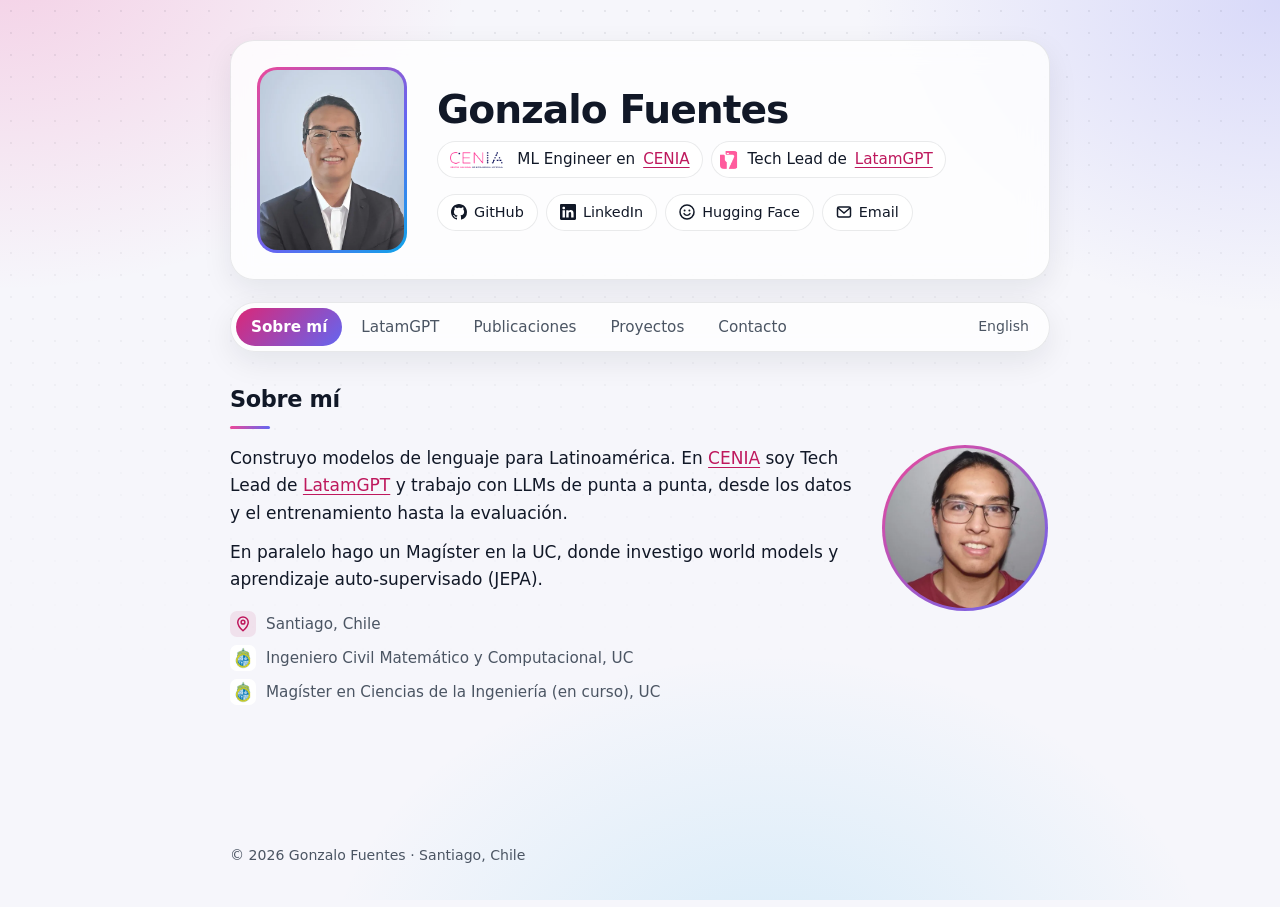
==== commit 6c6f9a67: "feat: agrega versión en inglés, logos y un fondo con más vida" ====
--- a/index.html
+++ b/index.html
@@ -7,8 +7,11 @@
 <meta name="description" content="Gonzalo Fuentes es ML Engineer en CENIA (Chile) y Tech Lead de LatamGPT. Trabaja con LLMs de punta a punta, lidera el benchmark Trueque e investiga world models.">
 <meta name="author" content="Gonzalo Fuentes">
 <link rel="canonical" href="https://gonzalofuentes1.github.io/">
+<link rel="alternate" hreflang="es" href="https://gonzalofuentes1.github.io/">
+<link rel="alternate" hreflang="en" href="https://gonzalofuentes1.github.io/en/">
+<link rel="alternate" hreflang="x-default" href="https://gonzalofuentes1.github.io/">
 <meta name="robots" content="index, follow">
-<meta name="theme-color" content="#0f172a">
+<meta name="theme-color" content="#0a0d1a">
 
 <meta property="og:type" content="profile">
 <meta property="og:site_name" content="Gonzalo Fuentes">
@@ -30,6 +33,7 @@
 
 <link rel="icon" href="favicon.svg" type="image/svg+xml">
 <link rel="apple-touch-icon" href="apple-touch-icon.png">
+<link rel="stylesheet" href="assets/style.css">
 
 <script type="application/ld+json">
 {
@@ -44,27 +48,15 @@
   "image": "https://gonzalofuentes1.github.io/assets/gonzalo-fuentes-512.jpg",
   "jobTitle": "Machine Learning Engineer, Tech Lead de LatamGPT",
   "description": "ML Engineer en CENIA y Tech Lead de LatamGPT. Trabaja con LLMs de punta a punta e investiga world models.",
-  "worksFor": {
-    "@type": "Organization",
-    "name": "CENIA, Centro Nacional de Inteligencia Artificial",
-    "url": "https://cenia.cl"
-  },
-  "alumniOf": {
-    "@type": "CollegeOrUniversity",
-    "name": "Pontificia Universidad Católica de Chile",
-    "url": "https://www.uc.cl"
-  },
+  "worksFor": {"@type": "Organization", "name": "CENIA, Centro Nacional de Inteligencia Artificial", "url": "https://cenia.cl"},
+  "alumniOf": {"@type": "CollegeOrUniversity", "name": "Pontificia Universidad Católica de Chile", "url": "https://www.uc.cl"},
   "hasCredential": {
     "@type": "EducationalOccupationalCredential",
     "credentialCategory": "degree",
     "name": "Ingeniero Civil Matemático y Computacional",
     "recognizedBy": {"@type": "CollegeOrUniversity", "name": "Pontificia Universidad Católica de Chile"}
   },
-  "address": {
-    "@type": "PostalAddress",
-    "addressLocality": "Santiago",
-    "addressCountry": "CL"
-  },
+  "address": {"@type": "PostalAddress", "addressLocality": "Santiago", "addressCountry": "CL"},
   "knowsAbout": ["Large language models", "LLM evaluation", "Pretraining data curation", "Post-training", "World models", "JEPA", "Self-supervised learning", "Machine learning"],
   "knowsLanguage": ["es", "en"],
   "sameAs": [
@@ -74,117 +66,30 @@
   ]
 }
 </script>
-
-<style>
-:root{
-  --bg:#f8fafc;--surface:#ffffff;--text:#0f172a;--muted:#475569;--line:#e2e8f0;
-  --accent:#0369a1;--accent-soft:#e0f2fe;
-}
-@media (prefers-color-scheme: dark){
-  :root{--bg:#0b1220;--surface:#111a2e;--text:#e2e8f0;--muted:#94a3b8;--line:#1e293b;
-        --accent:#38bdf8;--accent-soft:#0c2a40;}
-}
-*{box-sizing:border-box}
-html{-webkit-text-size-adjust:100%}
-body{margin:0;background:var(--bg);color:var(--text);
-  font:17px/1.6 system-ui,-apple-system,"Segoe UI",Roboto,"Helvetica Neue",Arial,sans-serif}
-a{color:var(--accent);text-decoration-thickness:1px;text-underline-offset:3px}
-a:hover{text-decoration-thickness:2px}
-a:focus-visible,.btn:focus-visible,.tabs a:focus-visible{outline:3px solid var(--accent);outline-offset:2px;border-radius:6px}
-.wrap{max-width:820px;margin:0 auto;padding:0 20px}
-
-header.hero{padding:44px 0 28px}
-.hero-grid{display:grid;grid-template-columns:168px 1fr;grid-template-rows:auto auto;column-gap:32px;row-gap:0}
-.hero-grid>picture{grid-row:1 / 3}
-.hero-grid>div{align-self:end}
-.hero-grid>.links{grid-column:2;align-self:start}
-.hero img{width:168px;height:210px;object-fit:cover;border-radius:16px;display:block;
-  box-shadow:0 8px 24px rgba(15,23,42,.15)}
-h1{font-size:2.4rem;line-height:1.1;margin:0 0 8px;letter-spacing:-.02em}
-.role{font-size:1.1rem;color:var(--muted);margin:0 0 18px}
-.role strong{color:var(--text);font-weight:600}
-.links{display:flex;flex-wrap:wrap;gap:10px;margin:0;padding:0;list-style:none}
-.btn{display:inline-flex;align-items:center;gap:8px;padding:7px 14px;border:1px solid var(--line);
-  border-radius:999px;background:var(--surface);color:var(--text);text-decoration:none;font-size:.93rem}
-.btn:hover{border-color:var(--accent);color:var(--accent)}
-.btn svg{width:17px;height:17px;flex:none}
-
-nav.tabs{position:sticky;top:0;z-index:2;background:var(--bg);border-bottom:1px solid var(--line)}
-.tabs ul{display:flex;gap:4px;margin:0 auto;padding:0 20px;max-width:820px;list-style:none;
-  overflow-x:auto;scrollbar-width:none}
-.tabs ul::-webkit-scrollbar{display:none}
-.tabs a{display:block;padding:12px 14px;color:var(--muted);text-decoration:none;white-space:nowrap;
-  border-bottom:2px solid transparent;margin-bottom:-1px;font-size:.97rem}
-.tabs a:hover{color:var(--text)}
-.tabs a[aria-current="page"]{color:var(--text);border-bottom-color:var(--accent);font-weight:600}
-
-main section{padding:32px 0 40px}
-.js main section{min-height:50vh}
-h2{font-size:1.35rem;margin:0 0 16px;letter-spacing:-.01em}
-p{margin:0 0 12px}
-.about{display:grid;grid-template-columns:1fr 160px;gap:28px;align-items:start}
-.about img{width:160px;height:160px;border-radius:50%;object-fit:cover;display:block}
-.facts{list-style:none;margin:16px 0 0;padding:0;color:var(--muted);font-size:.95rem}
-.facts li{margin:4px 0}
-.en{margin-top:24px;padding-top:16px;border-top:1px solid var(--line);color:var(--muted);font-size:.95rem}
-
-.cards{display:grid;gap:14px;margin:0;padding:0;list-style:none}
-.cards.two{grid-template-columns:repeat(2,minmax(0,1fr))}
-.card{background:var(--surface);border:1px solid var(--line);border-radius:12px;padding:16px 18px}
-.card h3{font-size:1.02rem;margin:0 0 6px;line-height:1.35}
-.card p{margin:0;color:var(--muted);font-size:.94rem;line-height:1.5}
-.card .meta{margin-top:8px;font-size:.88rem}
-.tag{display:inline-block;font-size:.78rem;font-weight:600;padding:2px 8px;border-radius:999px;
-  background:var(--accent-soft);color:var(--accent);margin-bottom:8px}
-.timeline{list-style:none;margin:24px 0 0;padding:0;border-left:2px solid var(--line)}
-.timeline li{padding:0 0 12px 16px;position:relative}
-.timeline li::before{content:"";position:absolute;left:-6px;top:9px;width:10px;height:10px;border-radius:50%;background:var(--accent)}
-.timeline span{display:block;color:var(--muted);font-size:.88rem}
-
-.contact dl{display:grid;grid-template-columns:max-content 1fr;gap:10px 20px;margin:0}
-.contact dt{color:var(--muted)}
-.contact dd{margin:0;overflow-wrap:anywhere}
-footer{padding:20px 0 40px;color:var(--muted);font-size:.88rem;border-top:1px solid var(--line)}
-
-@media (max-width:640px){
-  body{font-size:16px}
-  header.hero{padding:28px 0 20px}
-  .hero-grid{grid-template-columns:96px 1fr;column-gap:18px;row-gap:16px}
-  .hero-grid>picture{grid-row:auto}
-  .hero-grid>div{align-self:center}
-  .hero-grid>.links{grid-column:1 / -1}
-  .tabs ul{-webkit-mask-image:linear-gradient(90deg,#000 82%,transparent);mask-image:linear-gradient(90deg,#000 82%,transparent);padding-right:48px}
-  .hero img{width:96px;height:120px;border-radius:12px}
-  h1{font-size:1.7rem}
-  .role{font-size:1rem;margin-bottom:14px}
-  .links{grid-column:1 / -1}
-  .about{grid-template-columns:1fr}
-  .about picture{order:-1}
-  .about img{width:120px;height:120px}
-  .cards.two{grid-template-columns:1fr}
-  .contact dl{grid-template-columns:1fr;gap:2px}
-  .contact dd{margin-bottom:12px}
-}
-</style>
 </head>
 <body>
 <script>document.body.classList.add('js')</script>
 <header class="hero">
-  <div class="wrap hero-grid">
-    <picture>
-      <source srcset="assets/gonzalo-fuentes.webp" type="image/webp">
-      <img src="assets/gonzalo-fuentes.jpg" width="480" height="600" alt="Retrato de Gonzalo Fuentes" fetchpriority="high">
-    </picture>
-    <div>
-      <h1>Gonzalo Fuentes</h1>
-      <p class="role"><strong>ML Engineer en <a href="https://cenia.cl">CENIA</a></strong> · Tech Lead de <a href="https://www.latamgpt.org/">LatamGPT</a></p>
+  <div class="wrap">
+    <div class="hero-card">
+      <picture class="portrait">
+        <source srcset="assets/gonzalo-fuentes.webp" type="image/webp">
+        <img src="assets/gonzalo-fuentes.jpg" width="480" height="600" alt="Retrato de Gonzalo Fuentes" fetchpriority="high">
+      </picture>
+      <div>
+        <h1>Gonzalo Fuentes</h1>
+        <ul class="role">
+          <li><img class="wide" src="assets/logos/cenia.png" alt="" width="73" height="22">ML Engineer en <a href="https://cenia.cl">CENIA</a></li>
+          <li><img src="assets/logos/latamgpt.png" alt="" width="22" height="22">Tech Lead de <a href="https://www.latamgpt.org/">LatamGPT</a></li>
+        </ul>
+      </div>
+      <ul class="links" aria-label="Perfiles">
+        <li><a class="btn" href="https://github.com/GonzaloFuentes1" rel="me"><svg viewBox="0 0 16 16" aria-hidden="true" fill="currentColor"><path d="M8 0C3.58 0 0 3.58 0 8c0 3.54 2.29 6.53 5.47 7.59.4.07.55-.17.55-.38 0-.19-.01-.82-.01-1.49-2.01.37-2.53-.49-2.69-.94-.09-.23-.48-.94-.82-1.13-.28-.15-.68-.52-.01-.53.63-.01 1.08.58 1.23.82.72 1.21 1.87.87 2.33.66.07-.52.28-.87.51-1.07-1.78-.2-3.64-.89-3.64-3.95 0-.87.31-1.59.82-2.15-.08-.2-.36-1.02.08-2.12 0 0 .67-.21 2.2.82.64-.18 1.32-.27 2-.27.68 0 1.36.09 2 .27 1.53-1.04 2.2-.82 2.2-.82.44 1.1.16 1.92.08 2.12.51.56.82 1.27.82 2.15 0 3.07-1.87 3.75-3.65 3.95.29.25.54.73.54 1.48 0 1.07-.01 1.93-.01 2.2 0 .21.15.46.55.38A8.01 8.01 0 0 0 16 8c0-4.42-3.58-8-8-8Z"/></svg>GitHub</a></li>
+        <li><a class="btn" href="https://www.linkedin.com/in/gonzalo-fuentes-olivares-850bb12a7/" rel="me"><svg viewBox="0 0 16 16" aria-hidden="true" fill="currentColor"><path d="M0 1.15C0 .52.52 0 1.18 0h13.64C15.48 0 16 .52 16 1.15v13.7c0 .63-.52 1.15-1.18 1.15H1.18C.52 16 0 15.48 0 14.85V1.15Zm4.94 12.24V6.17H2.54v7.22h2.4ZM3.74 5.18c.84 0 1.36-.55 1.36-1.25-.02-.71-.52-1.25-1.34-1.25-.82 0-1.36.54-1.36 1.25 0 .7.52 1.25 1.33 1.25h.01Zm4.91 8.21V9.36c0-.22.02-.43.08-.59.17-.43.57-.88 1.23-.88.87 0 1.21.66 1.21 1.63v3.87h2.4V9.25c0-2.22-1.18-3.25-2.76-3.25-1.27 0-1.84.7-2.16 1.19v.03h-.02l.02-.03V6.17h-2.4c.03.68 0 7.22 0 7.22h2.4Z"/></svg>LinkedIn</a></li>
+        <li><a class="btn" href="https://huggingface.co/GonzaloFuentes1" rel="me"><svg viewBox="0 0 16 16" aria-hidden="true" fill="currentColor"><circle cx="8" cy="8" r="7" fill="none" stroke="currentColor" stroke-width="1.5"/><circle cx="5.6" cy="6.6" r="1"/><circle cx="10.4" cy="6.6" r="1"/><path d="M5 9.6c.7 1.2 1.7 1.8 3 1.8s2.3-.6 3-1.8" fill="none" stroke="currentColor" stroke-width="1.4" stroke-linecap="round"/></svg>Hugging Face</a></li>
+        <li><a class="btn js-mail" href="#contacto" data-u="setneuf.olaznog" data-d="lc.ainec"><svg viewBox="0 0 16 16" aria-hidden="true" fill="none" stroke="currentColor" stroke-width="1.5"><rect x="1.5" y="3" width="13" height="10" rx="1.5"/><path d="m2 4 6 5 6-5"/></svg>Email</a></li>
+      </ul>
     </div>
-    <ul class="links" aria-label="Perfiles">
-      <li><a class="btn" href="https://github.com/GonzaloFuentes1" rel="me"><svg viewBox="0 0 16 16" aria-hidden="true" fill="currentColor"><path d="M8 0C3.58 0 0 3.58 0 8c0 3.54 2.29 6.53 5.47 7.59.4.07.55-.17.55-.38 0-.19-.01-.82-.01-1.49-2.01.37-2.53-.49-2.69-.94-.09-.23-.48-.94-.82-1.13-.28-.15-.68-.52-.01-.53.63-.01 1.08.58 1.23.82.72 1.21 1.87.87 2.33.66.07-.52.28-.87.51-1.07-1.78-.2-3.64-.89-3.64-3.95 0-.87.31-1.59.82-2.15-.08-.2-.36-1.02.08-2.12 0 0 .67-.21 2.2.82.64-.18 1.32-.27 2-.27.68 0 1.36.09 2 .27 1.53-1.04 2.2-.82 2.2-.82.44 1.1.16 1.92.08 2.12.51.56.82 1.27.82 2.15 0 3.07-1.87 3.75-3.65 3.95.29.25.54.73.54 1.48 0 1.07-.01 1.93-.01 2.2 0 .21.15.46.55.38A8.01 8.01 0 0 0 16 8c0-4.42-3.58-8-8-8Z"/></svg>GitHub</a></li>
-      <li><a class="btn" href="https://www.linkedin.com/in/gonzalo-fuentes-olivares-850bb12a7/" rel="me"><svg viewBox="0 0 16 16" aria-hidden="true" fill="currentColor"><path d="M0 1.15C0 .52.52 0 1.18 0h13.64C15.48 0 16 .52 16 1.15v13.7c0 .63-.52 1.15-1.18 1.15H1.18C.52 16 0 15.48 0 14.85V1.15Zm4.94 12.24V6.17H2.54v7.22h2.4ZM3.74 5.18c.84 0 1.36-.55 1.36-1.25-.02-.71-.52-1.25-1.34-1.25-.82 0-1.36.54-1.36 1.25 0 .7.52 1.25 1.33 1.25h.01Zm4.91 8.21V9.36c0-.22.02-.43.08-.59.17-.43.57-.88 1.23-.88.87 0 1.21.66 1.21 1.63v3.87h2.4V9.25c0-2.22-1.18-3.25-2.76-3.25-1.27 0-1.84.7-2.16 1.19v.03h-.02l.02-.03V6.17h-2.4c.03.68 0 7.22 0 7.22h2.4Z"/></svg>LinkedIn</a></li>
-      <li><a class="btn" href="https://huggingface.co/GonzaloFuentes1" rel="me"><svg viewBox="0 0 16 16" aria-hidden="true" fill="currentColor"><circle cx="8" cy="8" r="7" fill="none" stroke="currentColor" stroke-width="1.5"/><circle cx="5.6" cy="6.6" r="1"/><circle cx="10.4" cy="6.6" r="1"/><path d="M5 9.6c.7 1.2 1.7 1.8 3 1.8s2.3-.6 3-1.8" fill="none" stroke="currentColor" stroke-width="1.4" stroke-linecap="round"/></svg>Hugging Face</a></li>
-      <li><a class="btn js-mail" href="#contacto" data-u="setneuf.olaznog" data-d="lc.ainec"><svg viewBox="0 0 16 16" aria-hidden="true" fill="none" stroke="currentColor" stroke-width="1.5"><rect x="1.5" y="3" width="13" height="10" rx="1.5"/><path d="m2 4 6 5 6-5"/></svg>Email</a></li>
-    </ul>
   </div>
 </header>
 
@@ -195,6 +100,7 @@
     <li><a href="#publicaciones">Publicaciones</a></li>
     <li><a href="#proyectos">Proyectos</a></li>
     <li><a href="#contacto">Contacto</a></li>
+    <li class="lang"><a href="en/" hreflang="en" lang="en">English</a></li>
   </ul>
 </nav>
 
@@ -206,35 +112,41 @@
         <p>Construyo modelos de lenguaje para Latinoamérica. En <a href="https://cenia.cl">CENIA</a> soy Tech Lead de <a href="https://www.latamgpt.org/">LatamGPT</a> y trabajo con LLMs de punta a punta, desde los datos y el entrenamiento hasta la evaluación.</p>
         <p>En paralelo hago un Magíster en la UC, donde investigo world models y aprendizaje auto-supervisado (JEPA).</p>
         <ul class="facts">
-          <li>Santiago, Chile</li>
-          <li>Ingeniero Civil Matemático y Computacional, UC</li>
-          <li>Magíster en Ciencias de la Ingeniería (en curso), UC</li>
+          <li><svg viewBox="0 0 24 24" aria-hidden="true" fill="none" stroke="currentColor" stroke-width="2" stroke-linecap="round" stroke-linejoin="round"><path d="M12 21s-7-6.2-7-11.5A7 7 0 0 1 19 9.5C19 14.8 12 21 12 21Z"/><circle cx="12" cy="9.5" r="2.5"/></svg>Santiago, Chile</li>
+          <li><img src="assets/logos/uc.png" alt="" width="26" height="26">Ingeniero Civil Matemático y Computacional, UC</li>
+          <li><img src="assets/logos/uc.png" alt="" width="26" height="26">Magíster en Ciencias de la Ingeniería (en curso), UC</li>
         </ul>
       </div>
-      <picture>
+      <picture class="photo">
         <source srcset="assets/gonzalo-fuentes-casual.webp" type="image/webp">
         <img src="assets/gonzalo-fuentes-casual.jpg" width="400" height="400" alt="Gonzalo Fuentes en una foto informal" loading="lazy">
       </picture>
     </div>
-    <p class="en" lang="en"><strong>In English:</strong> I build language models for Latin America. I am an ML Engineer at CENIA and Tech Lead of LatamGPT, working on LLMs end to end, and I research JEPA world models in my master's at UC Chile.</p>
   </section>
 
   <section id="latamgpt" aria-labelledby="h-latam">
     <h2 id="h-latam">LatamGPT</h2>
     <ul class="cards two">
       <li class="card">
-        <span class="tag">Desde abril 2026</span>
-        <h3>Tech Lead de LatamGPT v2</h3>
-        <p>Lidero 4 equipos técnicos (10 personas) de datos, entrenamiento y evaluación.</p>
-      </li>
-      <li class="card">
-        <span class="tag">Evaluación</span>
-        <h3>Líder de Trueque</h3>
-        <p>Benchmark colaborativo, revisado por personas, sobre conocimiento y cultura de Latinoamérica.</p>
-        <p class="meta"><a href="https://huggingface.co/datasets/latam-gpt/Trueque-Benchmark-beta-0.1">Ver en Hugging Face</a></p>
-      </li>
-    </ul>
-    <ul class="timeline" aria-label="Trayectoria en CENIA">
+        <span class="logo"><img src="assets/logos/latamgpt.png" alt="" width="48" height="48"></span>
+        <div>
+          <span class="tag">Desde abril 2026</span>
+          <h3>Tech Lead de LatamGPT v2</h3>
+          <p>Lidero 4 equipos técnicos (10 personas) de datos, entrenamiento y evaluación.</p>
+        </div>
+      </li>
+      <li class="card">
+        <span class="logo fill"><img src="assets/logos/trueque.png" alt="" width="48" height="48"></span>
+        <div>
+          <span class="tag">Evaluación</span>
+          <h3>Líder de Trueque</h3>
+          <p>Benchmark colaborativo, revisado por personas, sobre conocimiento y cultura de Latinoamérica.</p>
+          <p class="meta"><a href="https://huggingface.co/datasets/latam-gpt/Trueque-Benchmark-beta-0.1">Ver en Hugging Face</a></p>
+        </div>
+      </li>
+    </ul>
+    <div class="timeline-head"><img src="assets/logos/cenia.png" alt="CENIA" width="87" height="26">Trayectoria</div>
+    <ul class="timeline">
       <li>Tech Lead · ML Engineer<span>Abril 2026 – hoy</span></li>
       <li>ML Engineer, equipos de Datos y Benchmarks<span>Julio 2025 – abril 2026</span></li>
       <li>ML Engineer Intern<span>Enero – julio 2025</span></li>
@@ -245,24 +157,36 @@
     <h2 id="h-pub">Publicaciones</h2>
     <ul class="cards">
       <li class="card">
-        <span class="tag">Technical report · 2026</span>
-        <h3><a href="https://www.latamgpt.org/downloads/latamgpt-report.pdf">LatamGPT 70B Technical Report</a></h3>
-        <p>O. U. Florez, C. Aspillaga, G. Arriagada, S. Cifuentes, G. Fuentes, A. García, …, Á. Soto. LatamGPT Team, CENIA.</p>
-      </li>
-      <li class="card">
-        <span class="tag">Enviado a Springer Nature · 2026</span>
-        <h3>LatamGPT-Corpus, a text corpus of 296 billion tokens for language model pre-training</h3>
-        <p>M. A. García-Pérez, …, G. Fuentes, …, Á. Soto.</p>
-      </li>
-      <li class="card">
-        <span class="tag">CCN 2026 · Extended abstract</span>
-        <h3><a href="https://openreview.net/forum?id=m7N0yu1aQm">Unlearnability of Symmetry-based Visual Relations by Deep Neural Networks</a></h3>
-        <p>G. Puebla, J. Díaz-Ramírez, D. Araya, G. Fuentes, J. S. Bowers.</p>
-      </li>
-      <li class="card">
-        <span class="tag">NeurIPS 2025 · LatinX in AI</span>
-        <h3><a href="https://neurips.cc/virtual/2025/loc/san-diego/131922">WayraPPL: Accelerating Curriculum Learning with Knowledge-Distilled Perplexity Models</a></h3>
-        <p>O. U. Florez y LatamGPT Team.</p>
+        <span class="logo"><img src="assets/logos/latamgpt.png" alt="" width="48" height="48"></span>
+        <div>
+          <span class="tag">Technical report · 2026</span>
+          <h3><a href="https://www.latamgpt.org/downloads/latamgpt-report.pdf">LatamGPT 70B Technical Report</a></h3>
+          <p>O. U. Florez, C. Aspillaga, G. Arriagada, S. Cifuentes, G. Fuentes, A. García, …, Á. Soto. LatamGPT Team, CENIA.</p>
+        </div>
+      </li>
+      <li class="card">
+        <span class="logo fill"><img src="assets/logos/springer-nature.png" alt="" width="48" height="48"></span>
+        <div>
+          <span class="tag">Enviado a Springer Nature · 2026</span>
+          <h3>LatamGPT-Corpus, a text corpus of 296 billion tokens for language model pre-training</h3>
+          <p>M. A. García-Pérez, …, G. Fuentes, …, Á. Soto.</p>
+        </div>
+      </li>
+      <li class="card">
+        <span class="logo"><img src="assets/logos/ccn.png" alt="" width="48" height="48"></span>
+        <div>
+          <span class="tag">CCN 2026 · Extended abstract</span>
+          <h3><a href="https://openreview.net/forum?id=m7N0yu1aQm">Unlearnability of Symmetry-based Visual Relations by Deep Neural Networks</a></h3>
+          <p>G. Puebla, J. Díaz-Ramírez, D. Araya, G. Fuentes, J. S. Bowers.</p>
+        </div>
+      </li>
+      <li class="card">
+        <span class="logo"><img src="assets/logos/neurips.svg" alt="" width="48" height="48"></span>
+        <div>
+          <span class="tag">NeurIPS 2025 · LatinX in AI</span>
+          <h3><a href="https://neurips.cc/virtual/2025/loc/san-diego/131922">WayraPPL: Accelerating Curriculum Learning with Knowledge-Distilled Perplexity Models</a></h3>
+          <p>O. U. Florez y LatamGPT Team.</p>
+        </div>
       </li>
     </ul>
   </section>
@@ -271,30 +195,31 @@
     <h2 id="h-proy">Proyectos</h2>
     <ul class="cards two">
       <li class="card">
-        <h3><a href="https://gonzalofuentes1.github.io/llm-learning-route/">LLM Learning Route</a></h3>
-        <p>Ruta abierta en español para aprender a construir LLMs, desde los fundamentos hasta el estado del arte, con guías prácticas con código.</p>
-      </li>
-      <li class="card">
-        <h3><a href="https://github.com/GonzaloFuentes1/dreamer4">dreamer4</a></h3>
-        <p>Re-implementación no oficial de Dreamer 4 en PyTorch: tokenizer, dinámica y RL en imaginación sobre DMControl.</p>
+        <span class="logo icon"><svg viewBox="0 0 24 24" aria-hidden="true" fill="none" stroke="currentColor" stroke-width="2" stroke-linecap="round" stroke-linejoin="round"><path d="M3 5.5A2.5 2.5 0 0 1 5.5 3H11v16H5.5A2.5 2.5 0 0 0 3 21.5Z"/><path d="M21 5.5A2.5 2.5 0 0 0 18.5 3H13v16h5.5a2.5 2.5 0 0 1 2.5 2.5Z"/></svg></span>
+        <div>
+          <h3><a href="https://gonzalofuentes1.github.io/llm-learning-route/">LLM Learning Route</a></h3>
+          <p>Ruta abierta en español para aprender a construir LLMs, desde los fundamentos hasta el estado del arte, con guías prácticas con código.</p>
+        </div>
+      </li>
+      <li class="card">
+        <span class="logo gh"><svg viewBox="0 0 16 16" aria-hidden="true" fill="currentColor"><path d="M8 0C3.58 0 0 3.58 0 8c0 3.54 2.29 6.53 5.47 7.59.4.07.55-.17.55-.38 0-.19-.01-.82-.01-1.49-2.01.37-2.53-.49-2.69-.94-.09-.23-.48-.94-.82-1.13-.28-.15-.68-.52-.01-.53.63-.01 1.08.58 1.23.82.72 1.21 1.87.87 2.33.66.07-.52.28-.87.51-1.07-1.78-.2-3.64-.89-3.64-3.95 0-.87.31-1.59.82-2.15-.08-.2-.36-1.02.08-2.12 0 0 .67-.21 2.2.82.64-.18 1.32-.27 2-.27.68 0 1.36.09 2 .27 1.53-1.04 2.2-.82 2.2-.82.44 1.1.16 1.92.08 2.12.51.56.82 1.27.82 2.15 0 3.07-1.87 3.75-3.65 3.95.29.25.54.73.54 1.48 0 1.07-.01 1.93-.01 2.2 0 .21.15.46.55.38A8.01 8.01 0 0 0 16 8c0-4.42-3.58-8-8-8Z"/></svg></span>
+        <div>
+          <h3><a href="https://github.com/GonzaloFuentes1/dreamer4">dreamer4</a></h3>
+          <p>Re-implementación no oficial de Dreamer 4 en PyTorch: tokenizer, dinámica y RL en imaginación sobre DMControl.</p>
+        </div>
       </li>
     </ul>
   </section>
 
   <section id="contacto" aria-labelledby="h-contacto" class="contact">
     <h2 id="h-contacto">Contacto</h2>
-    <dl>
-      <dt>Email CENIA</dt>
-      <dd><a class="js-mail" href="#contacto" data-u="setneuf.olaznog" data-d="lc.ainec">gonzalo.fuentes [arroba] cenia.cl</a></dd>
-      <dt>Email UC</dt>
-      <dd><a class="js-mail" href="#contacto" data-u="setneuf.olaznog" data-d="lc.cu">gonzalo.fuentes [arroba] uc.cl</a></dd>
-      <dt>LinkedIn</dt>
-      <dd><a href="https://www.linkedin.com/in/gonzalo-fuentes-olivares-850bb12a7/" rel="me">gonzalo-fuentes-olivares</a></dd>
-      <dt>GitHub</dt>
-      <dd><a href="https://github.com/GonzaloFuentes1" rel="me">GonzaloFuentes1</a></dd>
-      <dt>Hugging Face</dt>
-      <dd><a href="https://huggingface.co/GonzaloFuentes1" rel="me">GonzaloFuentes1</a></dd>
-    </dl>
+    <ul>
+      <li><a class="js-mail" href="#contacto" data-u="setneuf.olaznog" data-d="lc.ainec"><svg viewBox="0 0 16 16" aria-hidden="true" fill="none" stroke="currentColor" stroke-width="1.5"><rect x="1.5" y="3" width="13" height="10" rx="1.5"/><path d="m2 4 6 5 6-5"/></svg><span><small>Email CENIA</small><span class="addr">gonzalo.fuentes [arroba] cenia.cl</span></span></a></li>
+      <li><a class="js-mail" href="#contacto" data-u="setneuf.olaznog" data-d="lc.cu"><svg viewBox="0 0 16 16" aria-hidden="true" fill="none" stroke="currentColor" stroke-width="1.5"><rect x="1.5" y="3" width="13" height="10" rx="1.5"/><path d="m2 4 6 5 6-5"/></svg><span><small>Email UC</small><span class="addr">gonzalo.fuentes [arroba] uc.cl</span></span></a></li>
+      <li><a href="https://www.linkedin.com/in/gonzalo-fuentes-olivares-850bb12a7/" rel="me"><svg viewBox="0 0 16 16" aria-hidden="true" fill="currentColor"><path d="M0 1.15C0 .52.52 0 1.18 0h13.64C15.48 0 16 .52 16 1.15v13.7c0 .63-.52 1.15-1.18 1.15H1.18C.52 16 0 15.48 0 14.85V1.15Zm4.94 12.24V6.17H2.54v7.22h2.4ZM3.74 5.18c.84 0 1.36-.55 1.36-1.25-.02-.71-.52-1.25-1.34-1.25-.82 0-1.36.54-1.36 1.25 0 .7.52 1.25 1.33 1.25h.01Zm4.91 8.21V9.36c0-.22.02-.43.08-.59.17-.43.57-.88 1.23-.88.87 0 1.21.66 1.21 1.63v3.87h2.4V9.25c0-2.22-1.18-3.25-2.76-3.25-1.27 0-1.84.7-2.16 1.19v.03h-.02l.02-.03V6.17h-2.4c.03.68 0 7.22 0 7.22h2.4Z"/></svg><span><small>LinkedIn</small>gonzalo-fuentes-olivares</span></a></li>
+      <li><a href="https://github.com/GonzaloFuentes1" rel="me"><svg viewBox="0 0 16 16" aria-hidden="true" fill="currentColor"><path d="M8 0C3.58 0 0 3.58 0 8c0 3.54 2.29 6.53 5.47 7.59.4.07.55-.17.55-.38 0-.19-.01-.82-.01-1.49-2.01.37-2.53-.49-2.69-.94-.09-.23-.48-.94-.82-1.13-.28-.15-.68-.52-.01-.53.63-.01 1.08.58 1.23.82.72 1.21 1.87.87 2.33.66.07-.52.28-.87.51-1.07-1.78-.2-3.64-.89-3.64-3.95 0-.87.31-1.59.82-2.15-.08-.2-.36-1.02.08-2.12 0 0 .67-.21 2.2.82.64-.18 1.32-.27 2-.27.68 0 1.36.09 2 .27 1.53-1.04 2.2-.82 2.2-.82.44 1.1.16 1.92.08 2.12.51.56.82 1.27.82 2.15 0 3.07-1.87 3.75-3.65 3.95.29.25.54.73.54 1.48 0 1.07-.01 1.93-.01 2.2 0 .21.15.46.55.38A8.01 8.01 0 0 0 16 8c0-4.42-3.58-8-8-8Z"/></svg><span><small>GitHub</small>GonzaloFuentes1</span></a></li>
+      <li><a href="https://huggingface.co/GonzaloFuentes1" rel="me"><svg viewBox="0 0 16 16" aria-hidden="true" fill="currentColor"><circle cx="8" cy="8" r="7" fill="none" stroke="currentColor" stroke-width="1.5"/><circle cx="5.6" cy="6.6" r="1"/><circle cx="10.4" cy="6.6" r="1"/><path d="M5 9.6c.7 1.2 1.7 1.8 3 1.8s2.3-.6 3-1.8" fill="none" stroke="currentColor" stroke-width="1.4" stroke-linecap="round"/></svg><span><small>Hugging Face</small>GonzaloFuentes1</span></a></li>
+    </ul>
   </section>
 </main>
 
@@ -302,41 +227,6 @@
   <div class="wrap">© 2026 Gonzalo Fuentes · Santiago, Chile</div>
 </footer>
 
-<script>
-(function () {
-  var r = function (s) { return s.split('').reverse().join(''); };
-  document.querySelectorAll('.js-mail').forEach(function (a) {
-    var addr = r(a.dataset.u) + '@' + r(a.dataset.d);
-    a.href = 'mailto:' + addr;
-    if (a.textContent.indexOf('[arroba]') !== -1) a.textContent = addr;
-  });
-
-  var sections = Array.prototype.slice.call(document.querySelectorAll('main > section'));
-  var tabs = Array.prototype.slice.call(document.querySelectorAll('.tabs a'));
-  function show(id, focus) {
-    if (!sections.some(function (s) { return s.id === id; })) id = sections[0].id;
-    sections.forEach(function (s) { s.hidden = s.id !== id; });
-    tabs.forEach(function (t) {
-      if (t.getAttribute('href') === '#' + id) t.setAttribute('aria-current', 'page');
-      else t.removeAttribute('aria-current');
-    });
-    if (focus) {
-      var h = document.getElementById(id).querySelector('h2');
-      h.setAttribute('tabindex', '-1');
-      h.focus({ preventScroll: true });
-    }
-  }
-  tabs.forEach(function (t) {
-    t.addEventListener('click', function (e) {
-      e.preventDefault();
-      var id = t.getAttribute('href').slice(1);
-      history.replaceState(null, '', '#' + id);
-      show(id, true);
-    });
-  });
-  window.addEventListener('hashchange', function () { show(location.hash.slice(1), true); });
-  show(location.hash.slice(1), false);
-})();
-</script>
+<script src="assets/site.js"></script>
 </body>
 </html>
--- a/assets/style.css
+++ b/assets/style.css
@@ -0,0 +1,142 @@
+:root{
+  --bg:#f6f6fb;--surface:rgba(255,255,255,.78);--surface-solid:#ffffff;--text:#111827;--muted:#4b5563;
+  --line:rgba(17,24,39,.09);--accent:#be185d;--accent-2:#4f46e5;--accent-soft:rgba(190,24,93,.09);
+  --blob-1:rgba(236,72,153,.22);--blob-2:rgba(99,102,241,.20);--blob-3:rgba(14,165,233,.14);
+  --dots:rgba(17,24,39,.07);--shadow:0 10px 30px rgba(17,24,39,.08);
+}
+@media (prefers-color-scheme: dark){
+  :root{--bg:#0a0d1a;--surface:rgba(20,25,45,.72);--surface-solid:#141a2e;--text:#e5e7eb;--muted:#9ca3af;
+    --line:rgba(255,255,255,.08);--accent:#f472b6;--accent-2:#a5b4fc;--accent-soft:rgba(244,114,182,.12);
+    --blob-1:rgba(236,72,153,.20);--blob-2:rgba(99,102,241,.22);--blob-3:rgba(14,165,233,.10);
+    --dots:rgba(255,255,255,.06);--shadow:0 10px 30px rgba(0,0,0,.35);}
+}
+*{box-sizing:border-box}
+html{-webkit-text-size-adjust:100%}
+body{margin:0;color:var(--text);background-color:var(--bg);
+  background-image:
+    radial-gradient(42rem 30rem at 0% -5%,var(--blob-1),transparent 70%),
+    radial-gradient(38rem 28rem at 100% 0%,var(--blob-2),transparent 70%),
+    radial-gradient(40rem 30rem at 60% 110%,var(--blob-3),transparent 70%);
+  background-attachment:fixed;
+  font:17px/1.6 system-ui,-apple-system,"Segoe UI",Roboto,"Helvetica Neue",Arial,sans-serif}
+body::before{content:"";position:fixed;inset:0;z-index:-1;pointer-events:none;
+  background-image:radial-gradient(var(--dots) 1px,transparent 1.2px);background-size:22px 22px;
+  -webkit-mask-image:linear-gradient(180deg,#000,transparent 75%);mask-image:linear-gradient(180deg,#000,transparent 75%)}
+a{color:var(--accent);text-decoration-thickness:1px;text-underline-offset:3px}
+a:hover{text-decoration-thickness:2px}
+a:focus-visible,.btn:focus-visible{outline:3px solid var(--accent);outline-offset:2px;border-radius:8px}
+.wrap{max-width:860px;margin:0 auto;padding:0 20px}
+
+/* Cabecera */
+header.hero{padding:40px 0 22px}
+.hero-card{display:grid;grid-template-columns:150px 1fr;grid-template-rows:auto auto;column-gap:30px;row-gap:0;
+  padding:26px;border-radius:24px;background:var(--surface);border:1px solid var(--line);
+  -webkit-backdrop-filter:blur(14px);backdrop-filter:blur(14px);box-shadow:var(--shadow)}
+.hero-card>picture{grid-row:1 / 3}
+.hero-card>div{align-self:end}
+.hero-card>.links{grid-column:2;align-self:start}
+.portrait{padding:3px;border-radius:20px;background:linear-gradient(135deg,#ec4899,#6366f1 60%,#0ea5e9);
+  align-self:center;height:max-content;width:max-content}
+.portrait img{width:144px;height:180px;object-fit:cover;border-radius:17px;display:block}
+h1{font-size:2.45rem;line-height:1.08;margin:0 0 10px;letter-spacing:-.025em}
+.role{display:flex;flex-wrap:wrap;gap:8px;margin:0 0 16px;padding:0;list-style:none}
+.role li{display:inline-flex;align-items:center;gap:8px;padding:5px 12px 5px 6px;border-radius:999px;
+  background:var(--surface-solid);border:1px solid var(--line);font-size:.95rem}
+.role img{height:22px;width:auto;border-radius:6px;background:#fff;padding:2px}
+.role .wide{height:22px;padding:3px 6px}
+.links{display:flex;flex-wrap:wrap;gap:8px;margin:0;padding:0;list-style:none}
+.btn{display:inline-flex;align-items:center;gap:7px;padding:6px 13px;border:1px solid var(--line);
+  border-radius:999px;background:var(--surface-solid);color:var(--text);text-decoration:none;font-size:.9rem;
+  transition:border-color .15s,color .15s,transform .15s}
+.btn:hover{border-color:var(--accent);color:var(--accent);transform:translateY(-1px)}
+.btn svg{width:16px;height:16px;flex:none}
+
+/* Pestañas */
+nav.tabs{position:sticky;top:10px;z-index:3;margin:0 auto;max-width:860px;padding:0 20px}
+.tabs ul{display:flex;gap:4px;margin:0;padding:5px;list-style:none;overflow-x:auto;scrollbar-width:none;
+  border-radius:999px;background:var(--surface);border:1px solid var(--line);
+  -webkit-backdrop-filter:blur(14px);backdrop-filter:blur(14px);box-shadow:var(--shadow)}
+.tabs ul::-webkit-scrollbar{display:none}
+.tabs a{display:block;padding:7px 15px;border-radius:999px;color:var(--muted);text-decoration:none;white-space:nowrap;font-size:.95rem}
+.tabs a:hover{color:var(--text);background:var(--accent-soft)}
+.tabs a[aria-current="page"]{color:#fff;background:linear-gradient(135deg,#db2777,#6366f1);font-weight:600}
+.tabs li.lang{margin-left:auto}
+.tabs li.lang a{font-size:.88rem}
+
+/* Secciones */
+main section{padding:30px 0 44px}
+.js main section{min-height:52vh}
+h2{font-size:1.4rem;margin:0 0 16px;letter-spacing:-.015em}
+h2::after{content:"";display:block;width:40px;height:3px;border-radius:3px;margin-top:8px;
+  background:linear-gradient(90deg,#ec4899,#6366f1)}
+p{margin:0 0 12px}
+.about{display:grid;grid-template-columns:1fr 168px;gap:28px;align-items:start}
+.about .photo{padding:3px;border-radius:50%;background:linear-gradient(135deg,#ec4899,#6366f1);width:max-content}
+.about .photo img{width:160px;height:160px;border-radius:50%;object-fit:cover;display:block}
+.facts{list-style:none;margin:18px 0 0;padding:0;display:grid;gap:8px}
+.facts li{display:flex;align-items:center;gap:10px;color:var(--muted);font-size:.95rem}
+.facts img,.facts svg{width:26px;height:26px;flex:none;border-radius:7px;background:#fff;padding:2px}
+.facts svg{background:var(--accent-soft);color:var(--accent);padding:4px}
+
+.cards{display:grid;gap:14px;margin:0;padding:0;list-style:none}
+.cards.two{grid-template-columns:repeat(2,minmax(0,1fr))}
+.card{display:grid;grid-template-columns:48px 1fr;gap:14px;align-items:start;background:var(--surface);
+  border:1px solid var(--line);border-radius:16px;padding:16px 18px;box-shadow:var(--shadow);
+  -webkit-backdrop-filter:blur(10px);backdrop-filter:blur(10px);transition:transform .15s,border-color .15s}
+.card:hover{transform:translateY(-2px);border-color:var(--accent)}
+.logo{width:48px;height:48px;border-radius:12px;background:#fff;border:1px solid rgba(17,24,39,.08);
+  display:grid;place-items:center;overflow:hidden}
+.logo img{width:100%;height:100%;object-fit:contain;padding:5px}
+.logo.fill img{padding:0;object-fit:cover}
+.logo.icon{background:linear-gradient(135deg,#ec4899,#6366f1);border:0;color:#fff}
+.logo.icon svg{width:24px;height:24px}
+.logo.gh{background:#111827;border:0;color:#fff}
+.logo.gh svg{width:26px;height:26px}
+.card h3{font-size:1.02rem;margin:0 0 6px;line-height:1.35}
+.card p{margin:0;color:var(--muted);font-size:.93rem;line-height:1.5}
+.card .meta{margin-top:8px;font-size:.88rem}
+.tag{display:inline-block;font-size:.75rem;font-weight:600;padding:2px 9px;border-radius:999px;
+  background:var(--accent-soft);color:var(--accent);margin-bottom:7px}
+
+.timeline-head{display:flex;align-items:center;gap:10px;margin:30px 0 12px;font-weight:600}
+.timeline-head img{height:26px;width:auto;background:#fff;border-radius:6px;padding:3px 7px}
+.timeline{list-style:none;margin:0;padding:0 0 0 2px;border-left:2px solid var(--line)}
+.timeline li{padding:0 0 12px 18px;position:relative}
+.timeline li::before{content:"";position:absolute;left:-7px;top:8px;width:12px;height:12px;border-radius:50%;
+  background:linear-gradient(135deg,#ec4899,#6366f1)}
+.timeline span{display:block;color:var(--muted);font-size:.88rem}
+
+.contact ul{list-style:none;margin:0;padding:0;display:grid;grid-template-columns:repeat(2,minmax(0,1fr));gap:12px}
+.contact li a{display:flex;align-items:center;gap:12px;padding:14px 16px;border-radius:14px;background:var(--surface);
+  border:1px solid var(--line);color:var(--text);text-decoration:none;box-shadow:var(--shadow);overflow-wrap:anywhere;
+  transition:transform .15s,border-color .15s}
+.contact li a:hover{transform:translateY(-2px);border-color:var(--accent)}
+.contact li svg{width:22px;height:22px;flex:none;color:var(--accent)}
+.contact small{display:block;color:var(--muted);font-size:.8rem}
+
+footer{padding:24px 0 40px;color:var(--muted);font-size:.88rem}
+
+@media (max-width:640px){
+  body{font-size:16px}
+  header.hero{padding:16px 0 14px}
+  .hero-card{grid-template-columns:92px 1fr;column-gap:16px;row-gap:14px;padding:18px;border-radius:20px}
+  .hero-card>picture{grid-row:auto}
+  .hero-card>div{align-self:center}
+  .hero-card>.links{grid-column:1 / -1}
+  .portrait img{width:86px;height:108px;border-radius:15px}
+  h1{font-size:1.65rem;margin-bottom:8px}
+  .role{gap:6px;margin:0}
+  .role li{font-size:.85rem;padding:3px 10px 3px 4px;white-space:nowrap}
+  .role img{height:18px}
+  .role img.wide{display:none}
+  .role li:first-child{padding-left:10px}
+  nav.tabs{top:6px}
+  .tabs ul{-webkit-mask-image:linear-gradient(90deg,#000 84%,transparent);mask-image:linear-gradient(90deg,#000 84%,transparent);padding-right:40px}
+  .about{grid-template-columns:1fr}
+  .about .photo{order:-1}
+  .about .photo img{width:110px;height:110px}
+  .cards.two,.contact ul{grid-template-columns:1fr}
+  .card{grid-template-columns:42px 1fr;gap:12px;padding:14px}
+  .logo{width:42px;height:42px;border-radius:10px}
+}
+@media (prefers-reduced-motion: reduce){*{transition:none!important}}
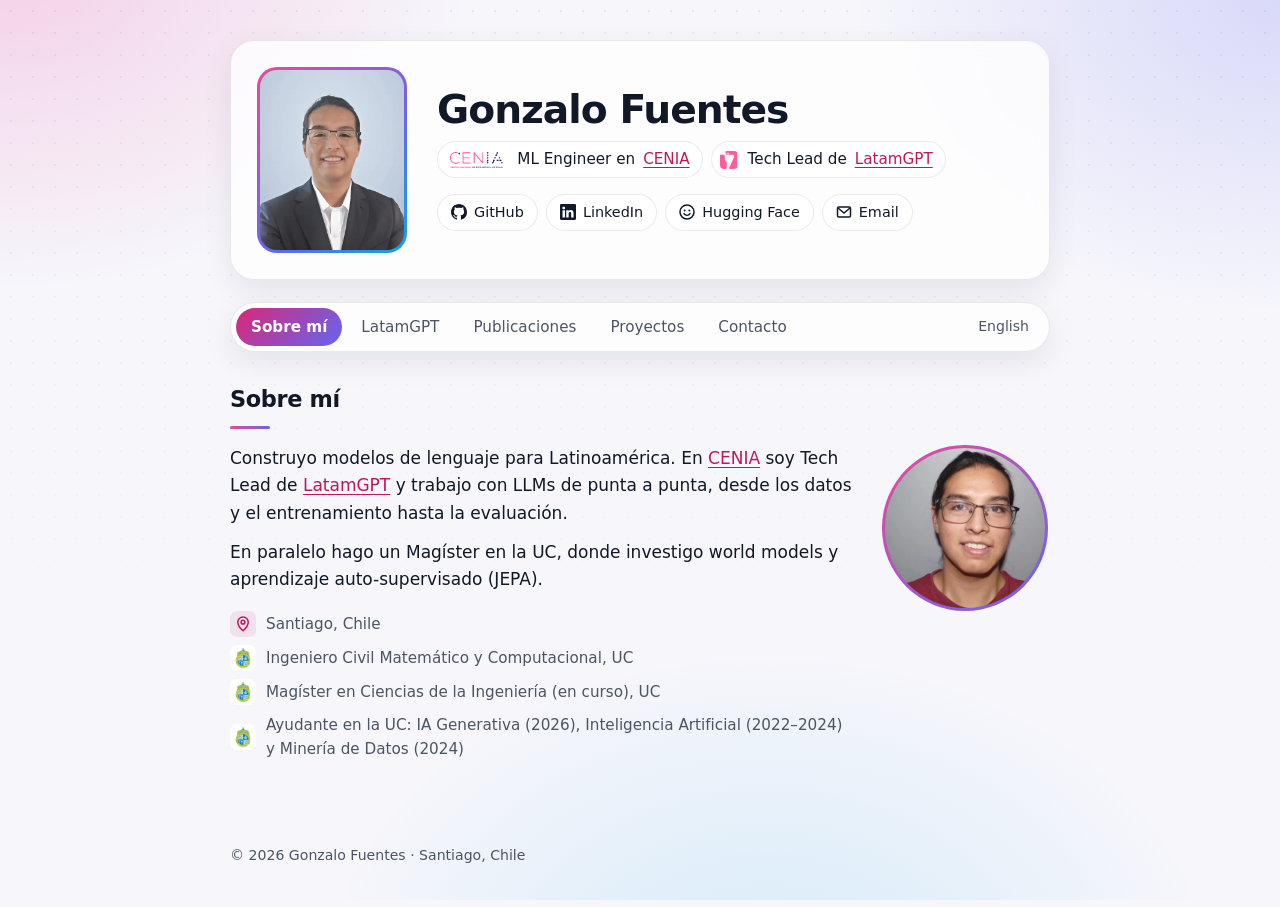
==== commit 68f850fd: "feat: agrega código abierto para LLMs, light-anonymizer y docencia" ====
--- a/index.html
+++ b/index.html
@@ -115,6 +115,7 @@
           <li><svg viewBox="0 0 24 24" aria-hidden="true" fill="none" stroke="currentColor" stroke-width="2" stroke-linecap="round" stroke-linejoin="round"><path d="M12 21s-7-6.2-7-11.5A7 7 0 0 1 19 9.5C19 14.8 12 21 12 21Z"/><circle cx="12" cy="9.5" r="2.5"/></svg>Santiago, Chile</li>
           <li><img src="assets/logos/uc.png" alt="" width="26" height="26">Ingeniero Civil Matemático y Computacional, UC</li>
           <li><img src="assets/logos/uc.png" alt="" width="26" height="26">Magíster en Ciencias de la Ingeniería (en curso), UC</li>
+          <li><img src="assets/logos/uc.png" alt="" width="26" height="26">Ayudante en la UC: IA Generativa (2026), Inteligencia Artificial (2022–2024) y Minería de Datos (2024)</li>
         </ul>
       </div>
       <picture class="photo">
@@ -193,19 +194,66 @@
 
   <section id="proyectos" aria-labelledby="h-proy">
     <h2 id="h-proy">Proyectos</h2>
+    <h3 class="group">Código abierto para LLMs</h3>
     <ul class="cards two">
       <li class="card">
+        <span class="logo icon"><svg viewBox="0 0 24 24" aria-hidden="true" fill="none" stroke="currentColor" stroke-width="2" stroke-linejoin="round"><path d="M10 3l1.8 4.7L16.5 9.5l-4.7 1.8L10 16l-1.8-4.7L3.5 9.5l4.7-1.8Z"/><path d="M18 14l.9 2.1L21 17l-2.1.9L18 20l-.9-2.1L15 17l2.1-.9Z"/></svg></span>
+        <div>
+          <h4><a href="https://github.com/GonzaloFuentes1/limpia">limpia</a></h4>
+          <p>Curación de datos de pretraining para texto latinoamericano en español y portugués: reglas de calidad de Gopher y FineWeb, deduplicación MinHash, limpieza de datos personales y descontaminación de benchmarks.</p>
+        </div>
+      </li>
+      <li class="card">
+        <span class="logo icon"><svg viewBox="0 0 24 24" aria-hidden="true" fill="none" stroke="currentColor" stroke-width="2"><rect x="3" y="3" width="7" height="7" rx="1.5"/><rect x="14" y="3" width="7" height="7" rx="1.5"/><rect x="3" y="14" width="7" height="7" rx="1.5"/><rect x="14" y="14" width="7" height="7" rx="1.5"/><path d="M10 6.5h4M10 17.5h4M6.5 10v4M17.5 10v4"/></svg></span>
+        <div>
+          <h4><a href="https://github.com/GonzaloFuentes1/parallelism-from-scratch">parallelism-from-scratch</a></h4>
+          <p>Paralelismo de datos, ZeRO 1 y 2, y paralelismo de tensores y de pipeline aplicados a un Llama pequeño, cada uno verificado contra una referencia en float64.</p>
+        </div>
+      </li>
+      <li class="card">
+        <span class="logo icon"><svg viewBox="0 0 24 24" aria-hidden="true" fill="none" stroke="currentColor" stroke-width="2" stroke-linecap="round"><path d="M4 6h10M18 6h2M4 12h4M12 12h8M4 18h12M20 18h0"/><circle cx="16" cy="6" r="2"/><circle cx="10" cy="12" r="2"/><circle cx="18" cy="18" r="2"/></svg></span>
+        <div>
+          <h4><a href="https://github.com/GonzaloFuentes1/post-training-from-scratch">post-training-from-scratch</a></h4>
+          <p>SFT con packing, DPO, IPO, SimPO, GRPO y DAPO implementados desde cero, con tests que verifican las propiedades de cada objetivo.</p>
+        </div>
+      </li>
+    </ul>
+    <h3 class="group">Proyectos personales</h3>
+    <ul class="cards two">
+      <li class="card">
         <span class="logo icon"><svg viewBox="0 0 24 24" aria-hidden="true" fill="none" stroke="currentColor" stroke-width="2" stroke-linecap="round" stroke-linejoin="round"><path d="M3 5.5A2.5 2.5 0 0 1 5.5 3H11v16H5.5A2.5 2.5 0 0 0 3 21.5Z"/><path d="M21 5.5A2.5 2.5 0 0 0 18.5 3H13v16h5.5a2.5 2.5 0 0 1 2.5 2.5Z"/></svg></span>
         <div>
-          <h3><a href="https://gonzalofuentes1.github.io/llm-learning-route/">LLM Learning Route</a></h3>
+          <h4><a href="https://gonzalofuentes1.github.io/llm-learning-route/">LLM Learning Route</a></h4>
           <p>Ruta abierta en español para aprender a construir LLMs, desde los fundamentos hasta el estado del arte, con guías prácticas con código.</p>
         </div>
       </li>
       <li class="card">
         <span class="logo gh"><svg viewBox="0 0 16 16" aria-hidden="true" fill="currentColor"><path d="M8 0C3.58 0 0 3.58 0 8c0 3.54 2.29 6.53 5.47 7.59.4.07.55-.17.55-.38 0-.19-.01-.82-.01-1.49-2.01.37-2.53-.49-2.69-.94-.09-.23-.48-.94-.82-1.13-.28-.15-.68-.52-.01-.53.63-.01 1.08.58 1.23.82.72 1.21 1.87.87 2.33.66.07-.52.28-.87.51-1.07-1.78-.2-3.64-.89-3.64-3.95 0-.87.31-1.59.82-2.15-.08-.2-.36-1.02.08-2.12 0 0 .67-.21 2.2.82.64-.18 1.32-.27 2-.27.68 0 1.36.09 2 .27 1.53-1.04 2.2-.82 2.2-.82.44 1.1.16 1.92.08 2.12.51.56.82 1.27.82 2.15 0 3.07-1.87 3.75-3.65 3.95.29.25.54.73.54 1.48 0 1.07-.01 1.93-.01 2.2 0 .21.15.46.55.38A8.01 8.01 0 0 0 16 8c0-4.42-3.58-8-8-8Z"/></svg></span>
         <div>
-          <h3><a href="https://github.com/GonzaloFuentes1/dreamer4">dreamer4</a></h3>
+          <h4><a href="https://github.com/GonzaloFuentes1/dreamer4">dreamer4</a></h4>
           <p>Re-implementación no oficial de Dreamer 4 en PyTorch: tokenizer, dinámica y RL en imaginación sobre DMControl.</p>
+        </div>
+      </li>
+      <li class="card">
+        <span class="logo icon"><svg viewBox="0 0 24 24" aria-hidden="true" fill="currentColor"><rect x="2" y="5" width="6" height="6" rx="1"/><rect x="9" y="5" width="6" height="6" rx="1"/><rect x="16" y="5" width="6" height="6" rx="1"/><rect x="9" y="12" width="6" height="6" rx="1"/></svg></span>
+        <div>
+          <h4><a href="https://github.com/GonzaloFuentes1/TetrisNNA-GA">TetrisNNA-GA</a></h4>
+          <p>IA que aprende a jugar Tetris: un algoritmo genético evoluciona su función de evaluación sobre 13 características del tablero, con partidas en paralelo.</p>
+          <p class="meta"><a href="https://www.youtube.com/watch?v=io2GUmA6d0o">Ver demo en YouTube</a></p>
+        </div>
+      </li>
+      <li class="card">
+        <span class="logo icon"><svg viewBox="0 0 24 24" aria-hidden="true" fill="none" stroke="currentColor" stroke-width="1.8" stroke-linejoin="round"><circle cx="12" cy="12" r="9.5"/><path d="m12 7.2 4 2.9-1.5 4.7h-5L8 10.1Z" fill="currentColor"/><path d="M12 7.2V2.5M16 10.1l4.4-1.5M14.5 14.8l2.8 3.9M9.5 14.8l-2.8 3.9M8 10.1 3.6 8.6"/></svg></span>
+        <div>
+          <h4><a href="https://github.com/GonzaloFuentes1/BielsIA">BielsIA</a></h4>
+          <p>Recomendador de fichajes de fútbol con redes neuronales de grafos (GCN, GAT, Graphormer) que modela cómo encajaría un jugador en un equipo nuevo.</p>
+        </div>
+      </li>
+      <li class="card">
+        <span class="logo icon"><svg viewBox="0 0 24 24" aria-hidden="true" fill="none" stroke="currentColor" stroke-width="2" stroke-linejoin="round"><path d="M12 3l8 3v6c0 4.5-3.4 8.2-8 9-4.6-.8-8-4.5-8-9V6Z"/><path d="M8.5 12.5l2.5 2.5 4.5-5"/></svg></span>
+        <div>
+          <h4><a href="https://github.com/GonzaloFuentes1/light-anonymizer">light-anonymizer</a></h4>
+          <p>App de escritorio que anonimiza PDFs e imágenes sin sacarlos del computador, para que funcionarios públicos chilenos publiquen documentos: detecta RUT, nombres, rostros y firmas, y entrega un reporte de auditoría.</p>
         </div>
       </li>
     </ul>
--- a/assets/style.css
+++ b/assets/style.css
@@ -92,7 +92,9 @@
 .logo.icon svg{width:24px;height:24px}
 .logo.gh{background:#111827;border:0;color:#fff}
 .logo.gh svg{width:26px;height:26px}
-.card h3{font-size:1.02rem;margin:0 0 6px;line-height:1.35}
+.card h3,.card h4{font-size:1.02rem;margin:0 0 6px;line-height:1.35}
+h3.group{font-size:.82rem;text-transform:uppercase;letter-spacing:.08em;color:var(--muted);margin:26px 0 12px}
+h2+h3.group{margin-top:4px}
 .card p{margin:0;color:var(--muted);font-size:.93rem;line-height:1.5}
 .card .meta{margin-top:8px;font-size:.88rem}
 .tag{display:inline-block;font-size:.75rem;font-weight:600;padding:2px 9px;border-radius:999px;
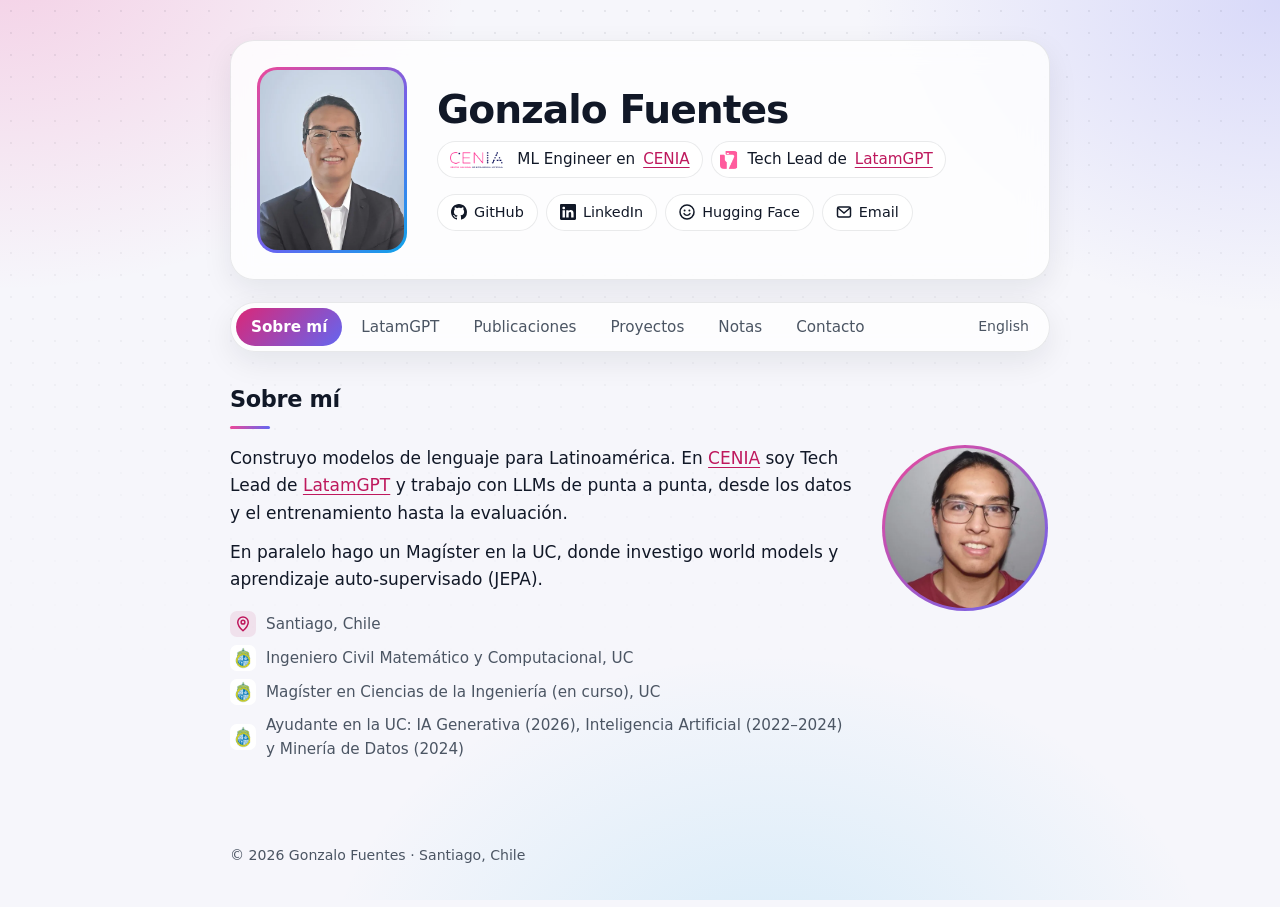
==== commit ec4bae0e: "feat: agrega el post sobre la auditoría de LLM-JEPA Página en /en/notes/llm-jepa-audit.html con el e" ====
--- a/index.html
+++ b/index.html
@@ -99,6 +99,7 @@
     <li><a href="#latamgpt">LatamGPT</a></li>
     <li><a href="#publicaciones">Publicaciones</a></li>
     <li><a href="#proyectos">Proyectos</a></li>
+    <li><a href="#notas">Notas</a></li>
     <li><a href="#contacto">Contacto</a></li>
     <li class="lang"><a href="en/" hreflang="en" lang="en">English</a></li>
   </ul>
@@ -239,7 +240,7 @@
         <div>
           <h4><a href="https://github.com/GonzaloFuentes1/TetrisNNA-GA">TetrisNNA-GA</a></h4>
           <p>IA que aprende a jugar Tetris: un algoritmo genético evoluciona su función de evaluación sobre 13 características del tablero, con partidas en paralelo.</p>
-          <p class="meta"><a href="https://www.youtube.com/watch?v=io2GUmA6d0o">Ver demo en YouTube</a></p>
+          <p class="meta"><a href="https://huggingface.co/spaces/GonzaloFuentes1/tetris-ga">Entrena tu propia IA en Hugging Face</a> · <a href="https://www.youtube.com/watch?v=io2GUmA6d0o">Ver video</a></p>
         </div>
       </li>
       <li class="card">
@@ -254,6 +255,20 @@
         <div>
           <h4><a href="https://github.com/GonzaloFuentes1/light-anonymizer">light-anonymizer</a></h4>
           <p>App de escritorio que anonimiza PDFs e imágenes sin sacarlos del computador, para que funcionarios públicos chilenos publiquen documentos: detecta RUT, nombres, rostros y firmas, y entrega un reporte de auditoría.</p>
+        </div>
+      </li>
+    </ul>
+  </section>
+
+  <section id="notas" aria-labelledby="h-notas">
+    <h2 id="h-notas">Notas</h2>
+    <ul class="cards">
+      <li class="card">
+        <span class="logo icon"><svg viewBox="0 0 24 24" aria-hidden="true" fill="none" stroke="currentColor" stroke-width="2" stroke-linecap="round" stroke-linejoin="round"><path d="M14 3H7a2 2 0 0 0-2 2v14a2 2 0 0 0 2 2h10a2 2 0 0 0 2-2V8Z"/><path d="M14 3v5h5M9 13h6M9 17h6"/></svg></span>
+        <div>
+          <h3><a href="en/notes/llm-jepa-audit.html" hreflang="en">Auditing LLM-JEPA: the gain disappears once the baseline learns to stop</a></h3>
+          <p>Una reproducción del fine-tuning de LLM-JEPA en NL-RX-SYNTH con Llama-3.2-1B: la mejora que reporta el paper viene de un error de padding, y desaparece al corregirlo. El post está en inglés.</p>
+          <p class="meta">Noviembre de 2026 · <a href="https://github.com/GonzaloFuentes1/llm-jepa-sigreg">Código y logs</a></p>
         </div>
       </li>
     </ul>
--- a/assets/style.css
+++ b/assets/style.css
@@ -142,3 +142,29 @@
   .logo{width:42px;height:42px;border-radius:10px}
 }
 @media (prefers-reduced-motion: reduce){*{transition:none!important}}
+
+/* Notes (long-form posts) */
+.post-nav{padding-top:26px;font-size:.95rem}
+.post-nav a{text-decoration:none;color:var(--muted)}
+.post-nav a:hover{color:var(--accent)}
+.post{background:var(--surface);border:1px solid var(--line);border-radius:22px;padding:30px 34px;margin:16px 0 30px;
+  -webkit-backdrop-filter:blur(14px);backdrop-filter:blur(14px);box-shadow:var(--shadow)}
+.post h1{font-size:2rem;line-height:1.15;margin:0 0 10px}
+.post .byline{color:var(--muted);font-size:.93rem;margin:0 0 22px}
+.post h2{font-size:1.25rem;margin:32px 0 10px}
+.post p,.post li{line-height:1.7}
+.post code{font:.86em/1.4 ui-monospace,SFMono-Regular,Menlo,Consolas,monospace;background:var(--accent-soft);
+  padding:1px 6px;border-radius:6px;overflow-wrap:anywhere}
+.table-wrap{overflow-x:auto;margin:16px 0 18px;border:1px solid var(--line);border-radius:14px}
+.table-wrap table{border-collapse:collapse;width:100%;font-size:.94rem;font-variant-numeric:tabular-nums}
+.table-wrap th,.table-wrap td{padding:9px 14px;text-align:right;white-space:nowrap;border-bottom:1px solid var(--line)}
+.table-wrap th[scope="row"],.table-wrap thead th:first-child{text-align:left;font-weight:600}
+.table-wrap thead th{color:var(--muted);font-weight:600;background:var(--accent-soft)}
+.table-wrap tbody tr:last-child>*{border-bottom:0}
+@media (max-width:640px){
+  .post{padding:20px 18px;border-radius:18px}
+  .post h1{font-size:1.55rem}
+  .table-wrap table{font-size:.84rem}
+  .table-wrap th,.table-wrap td{padding:7px 8px}
+  .table-wrap th[scope="row"],.table-wrap thead th{white-space:normal}
+}
